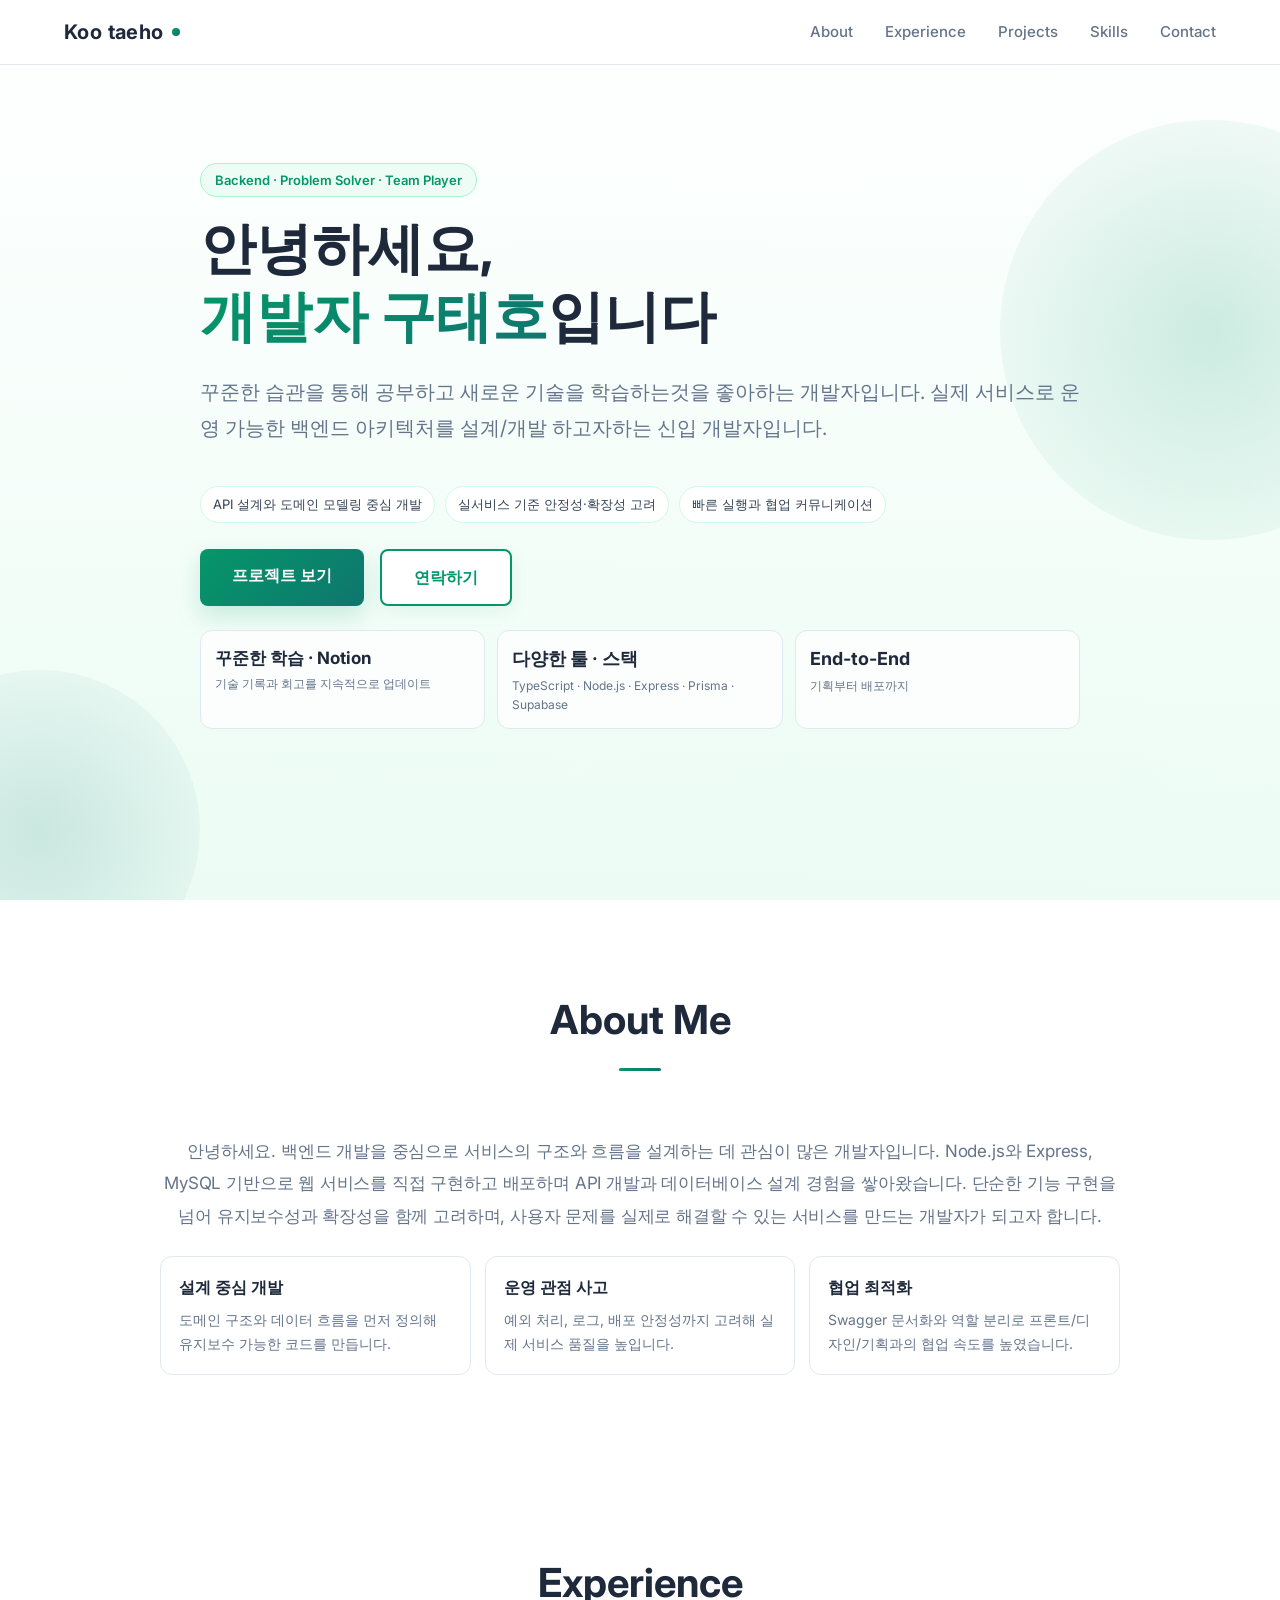
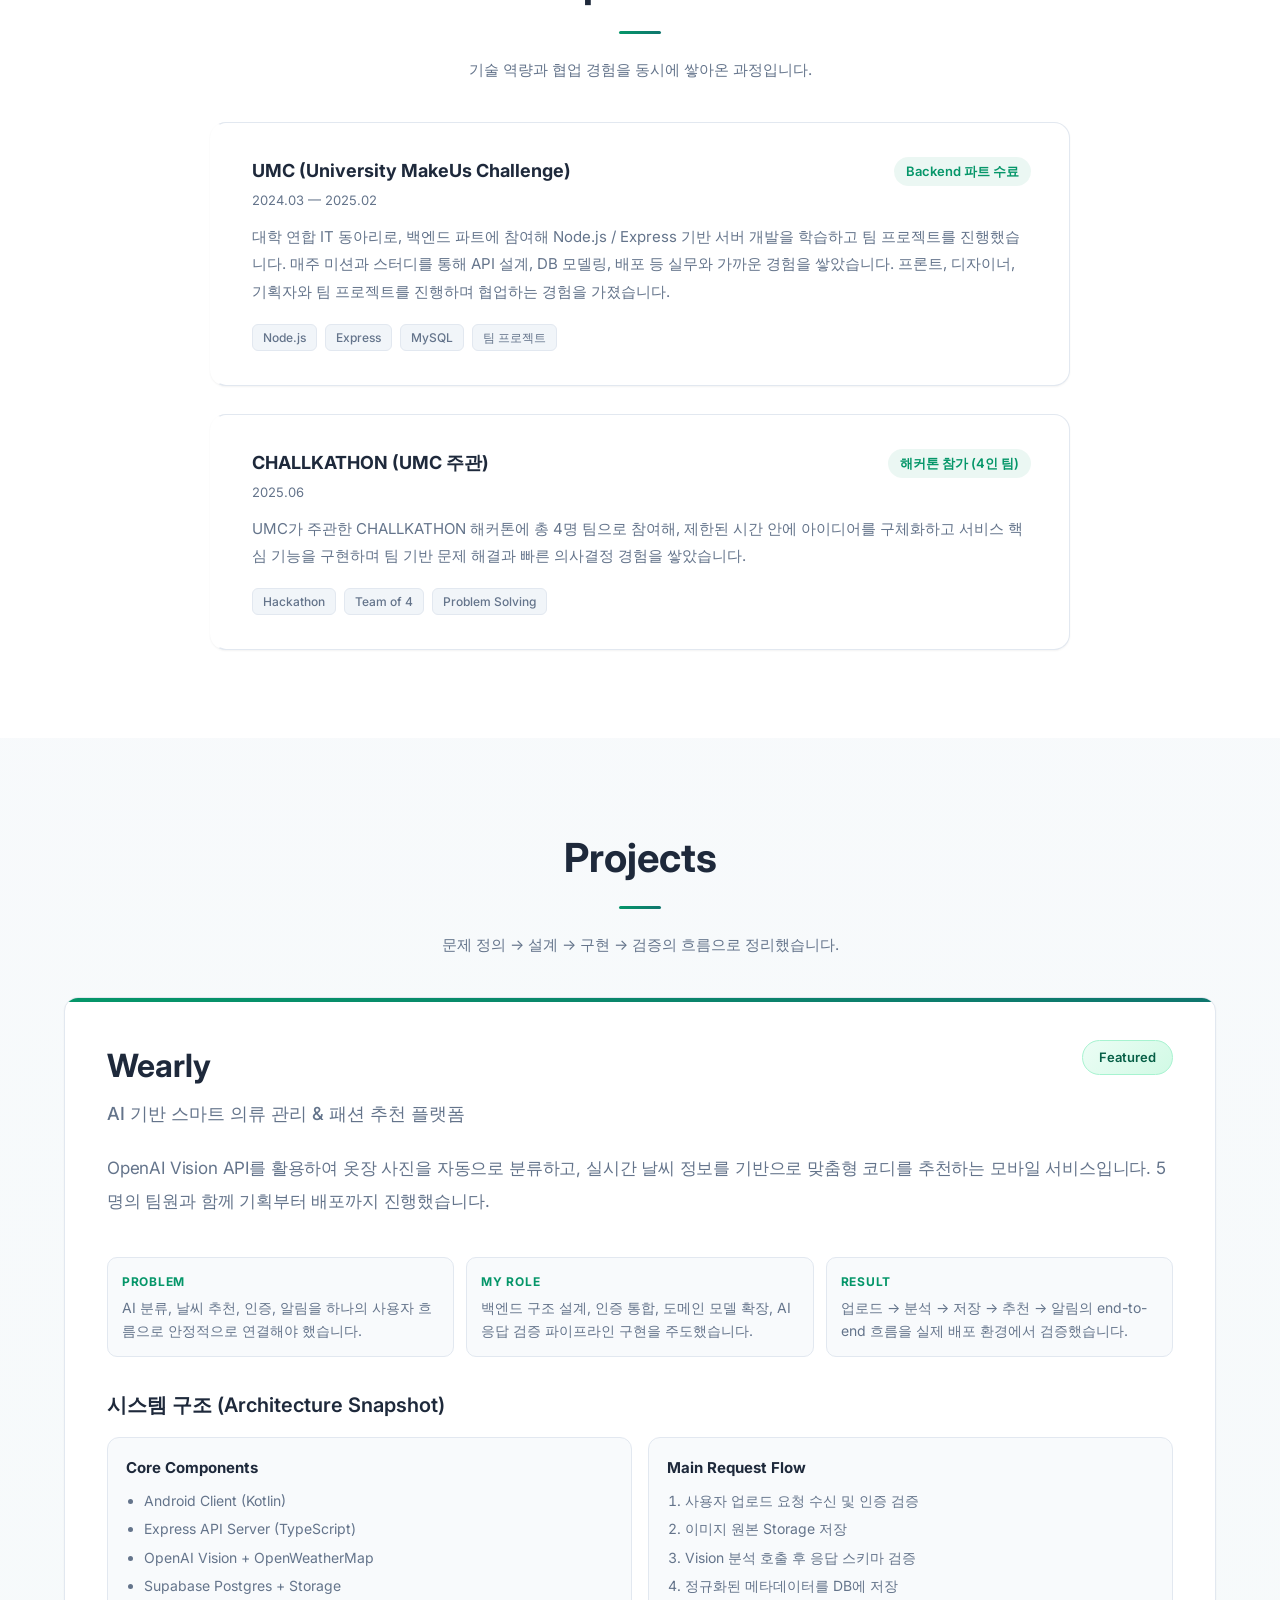
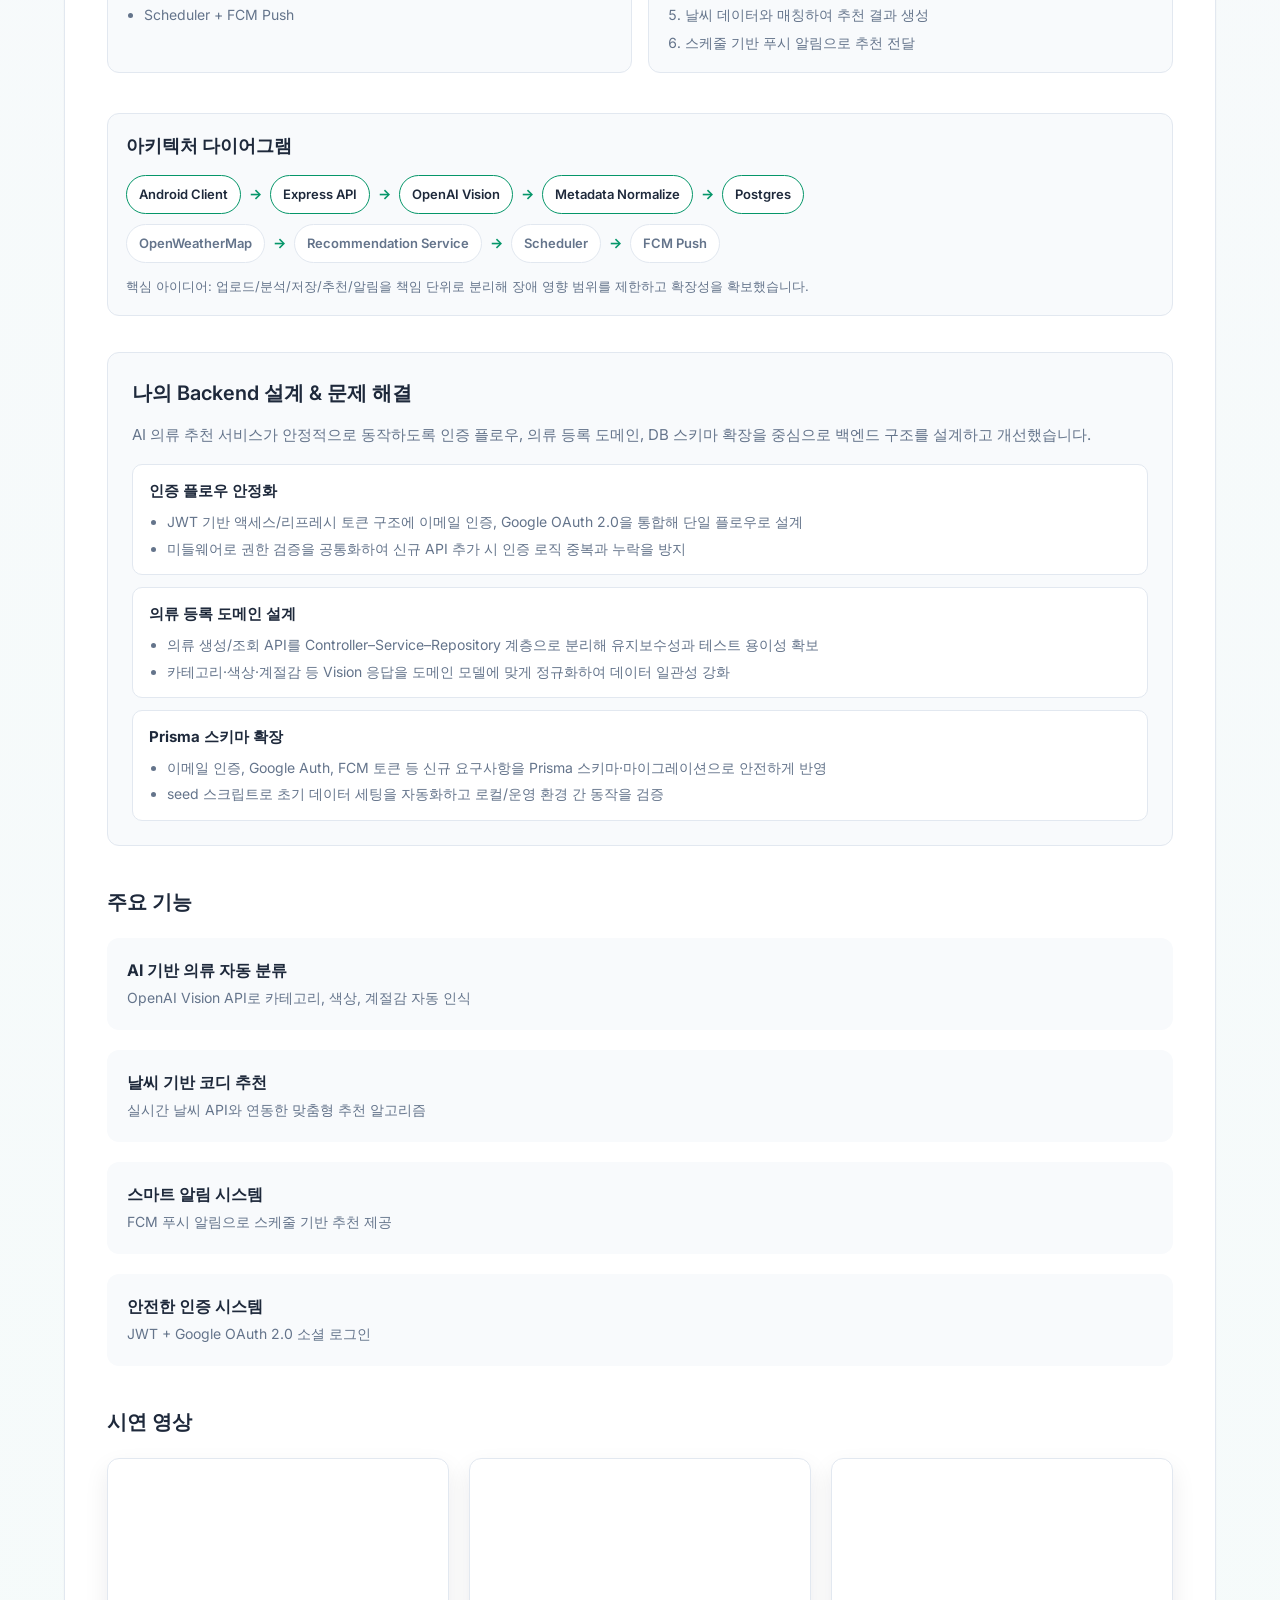
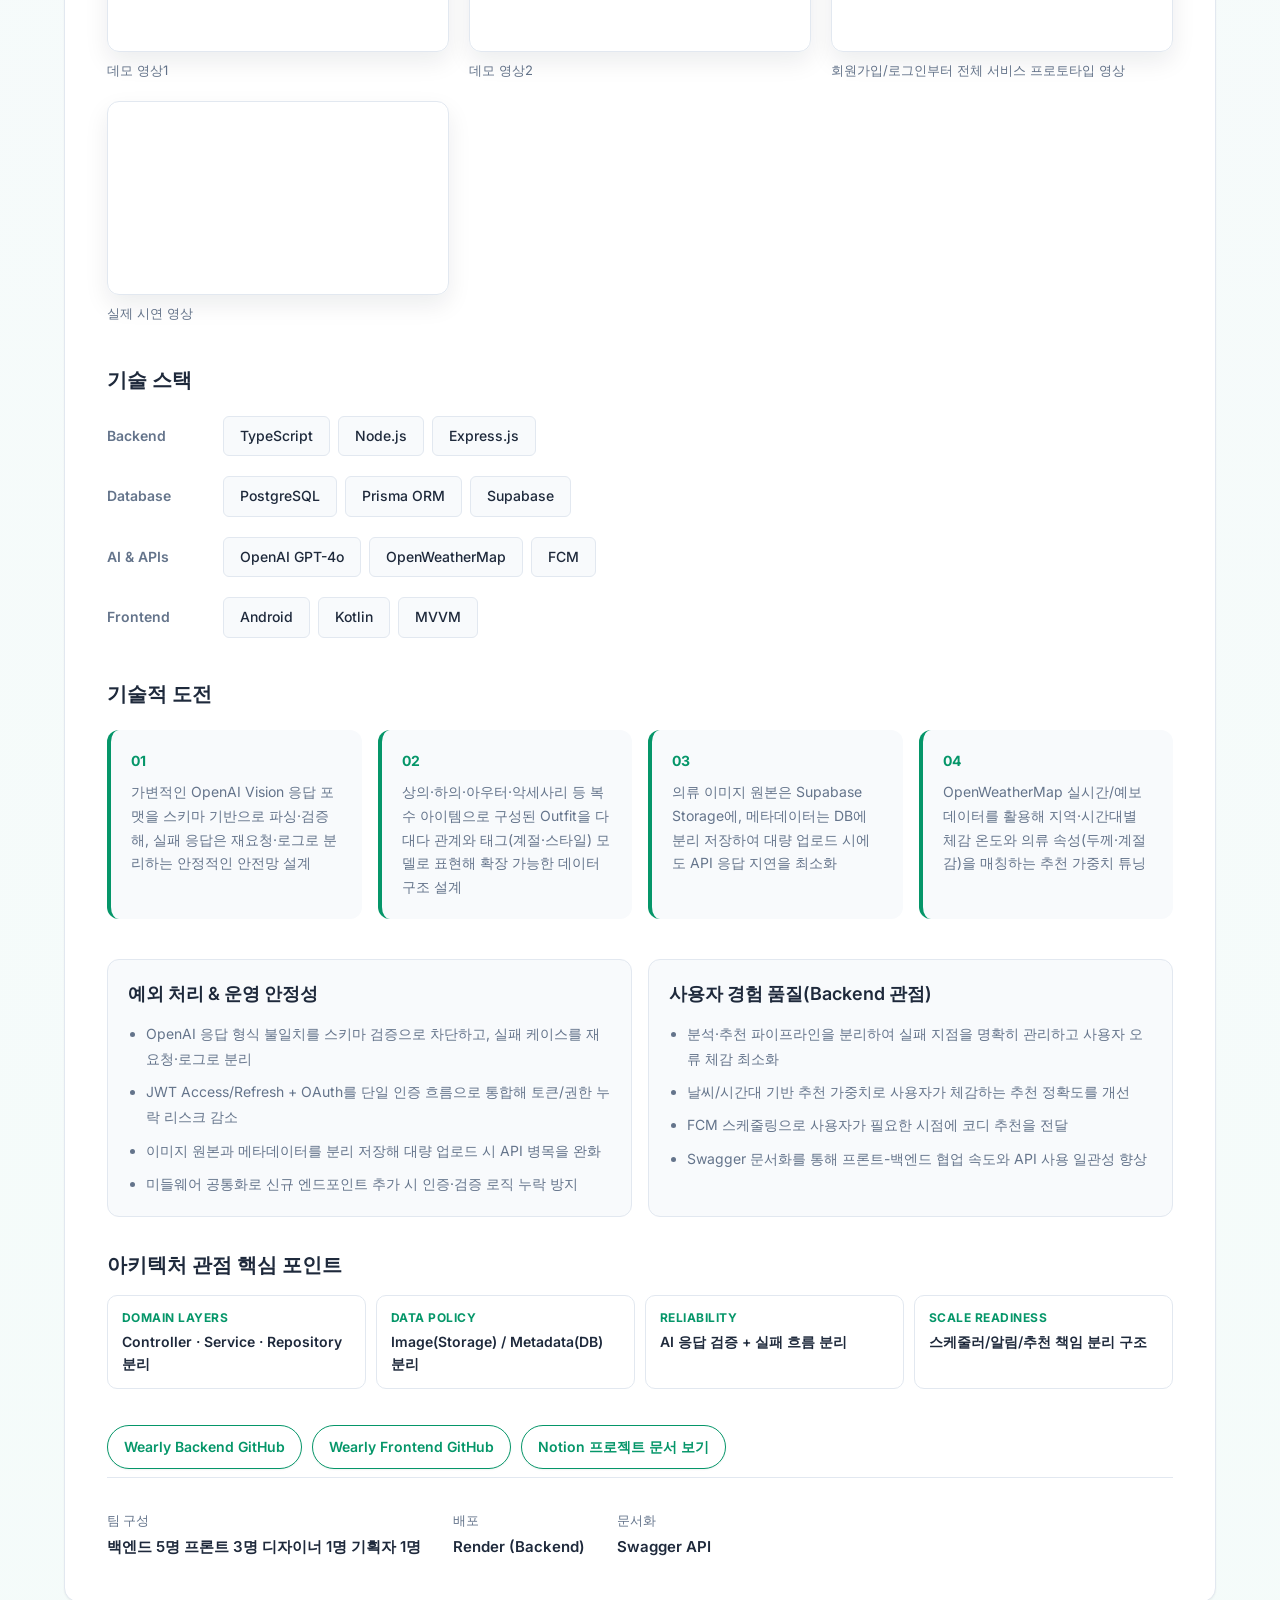
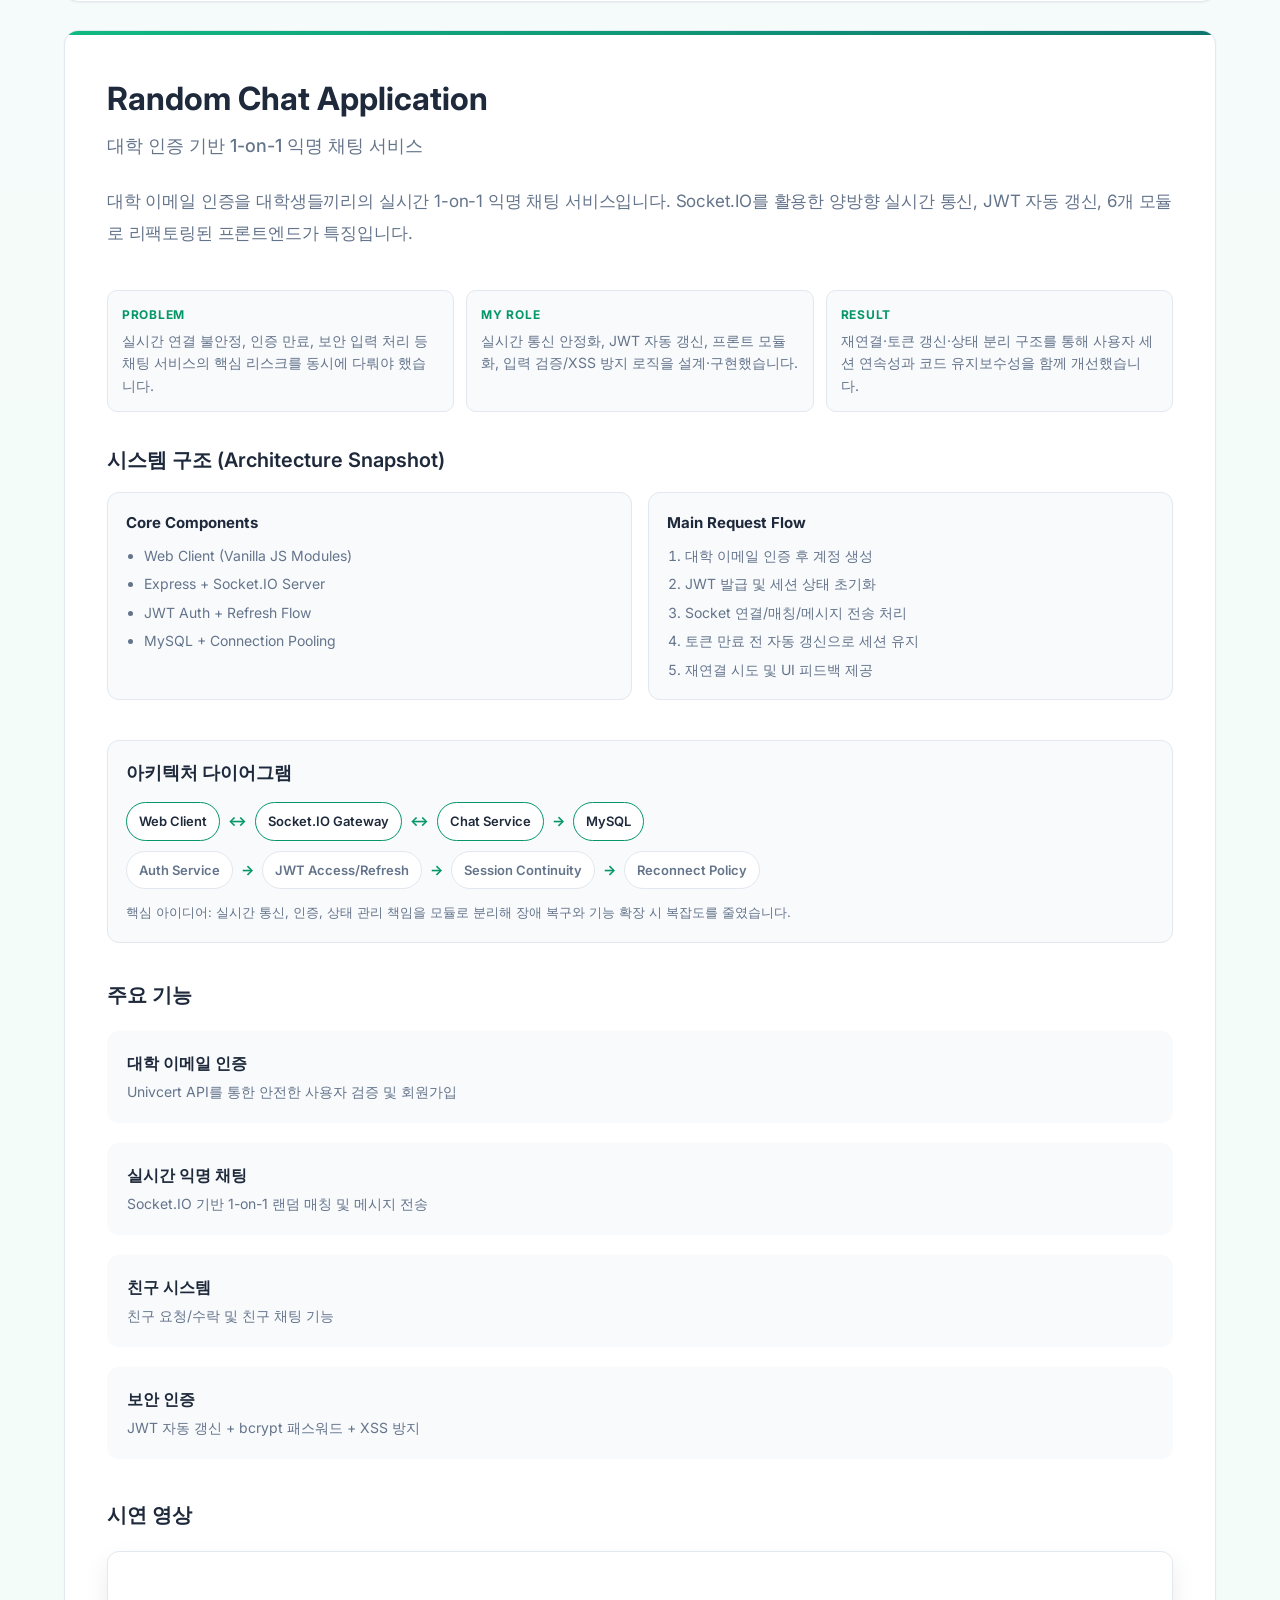
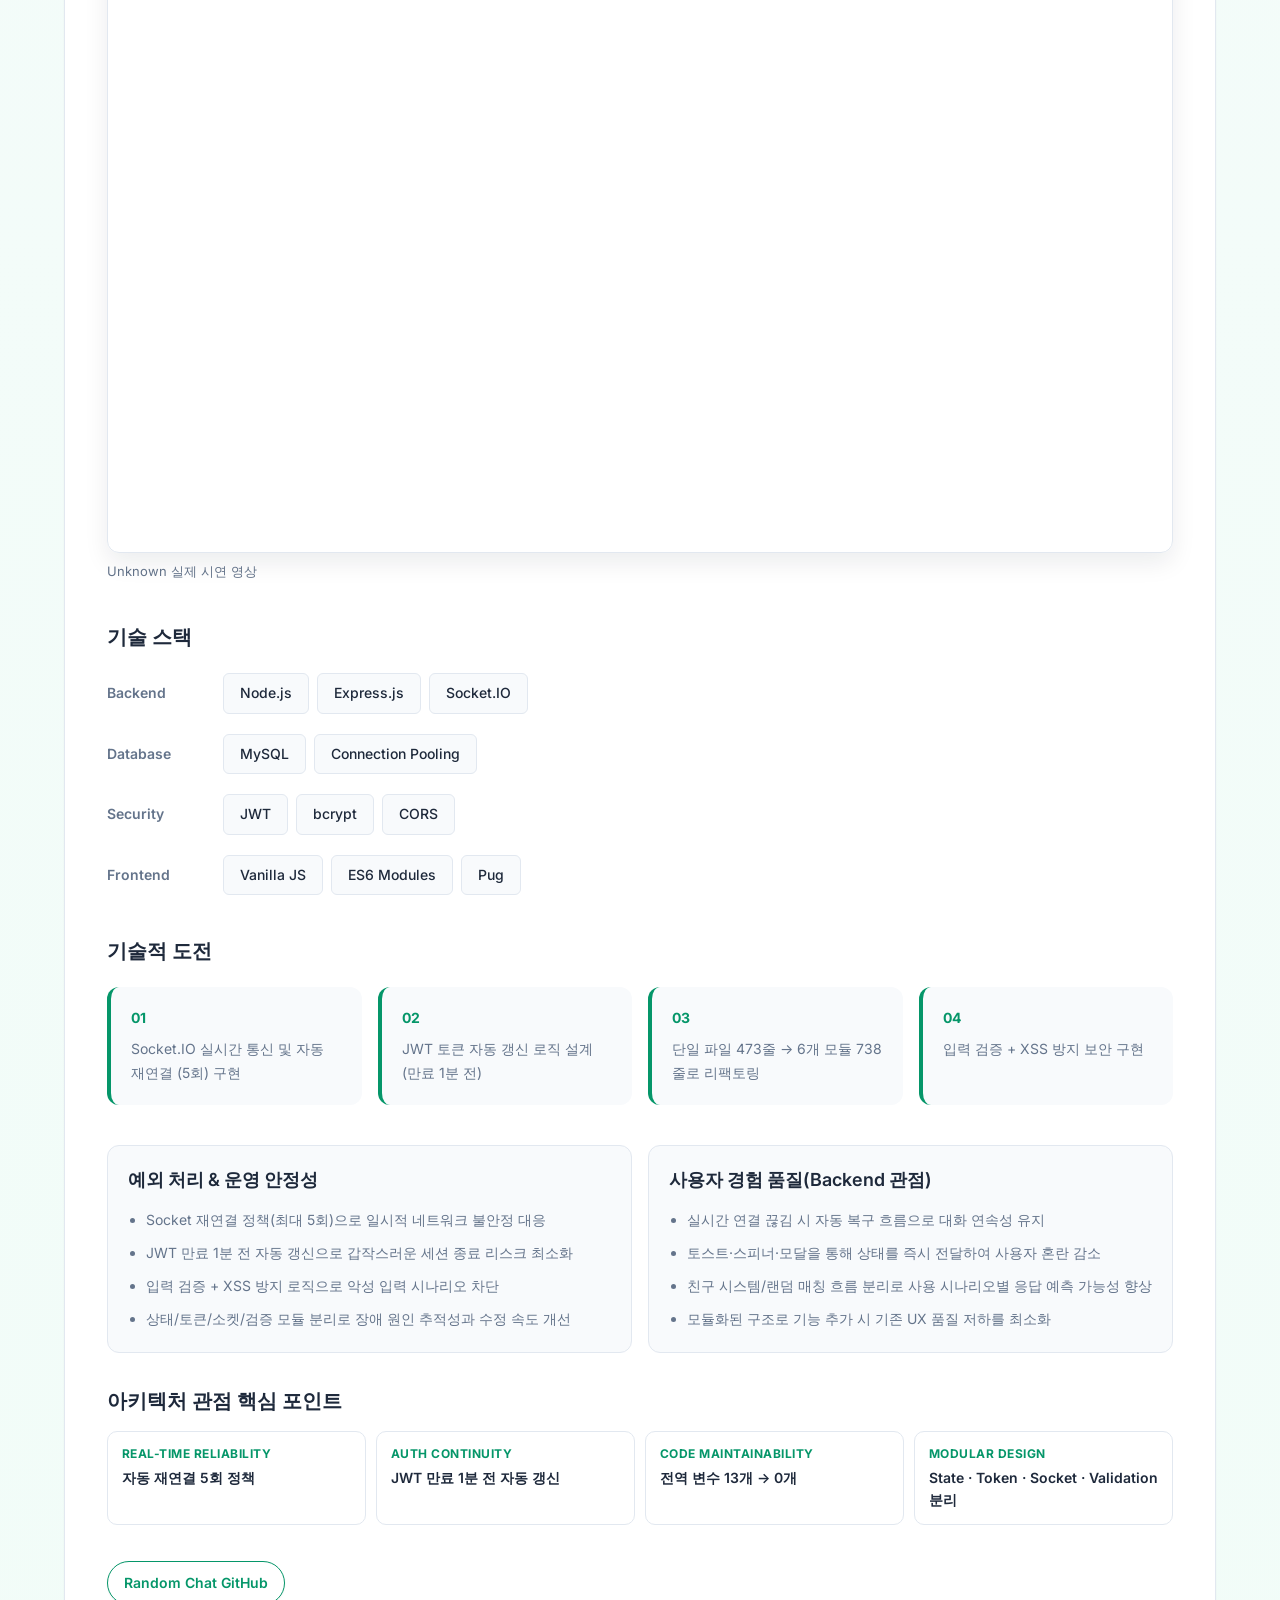
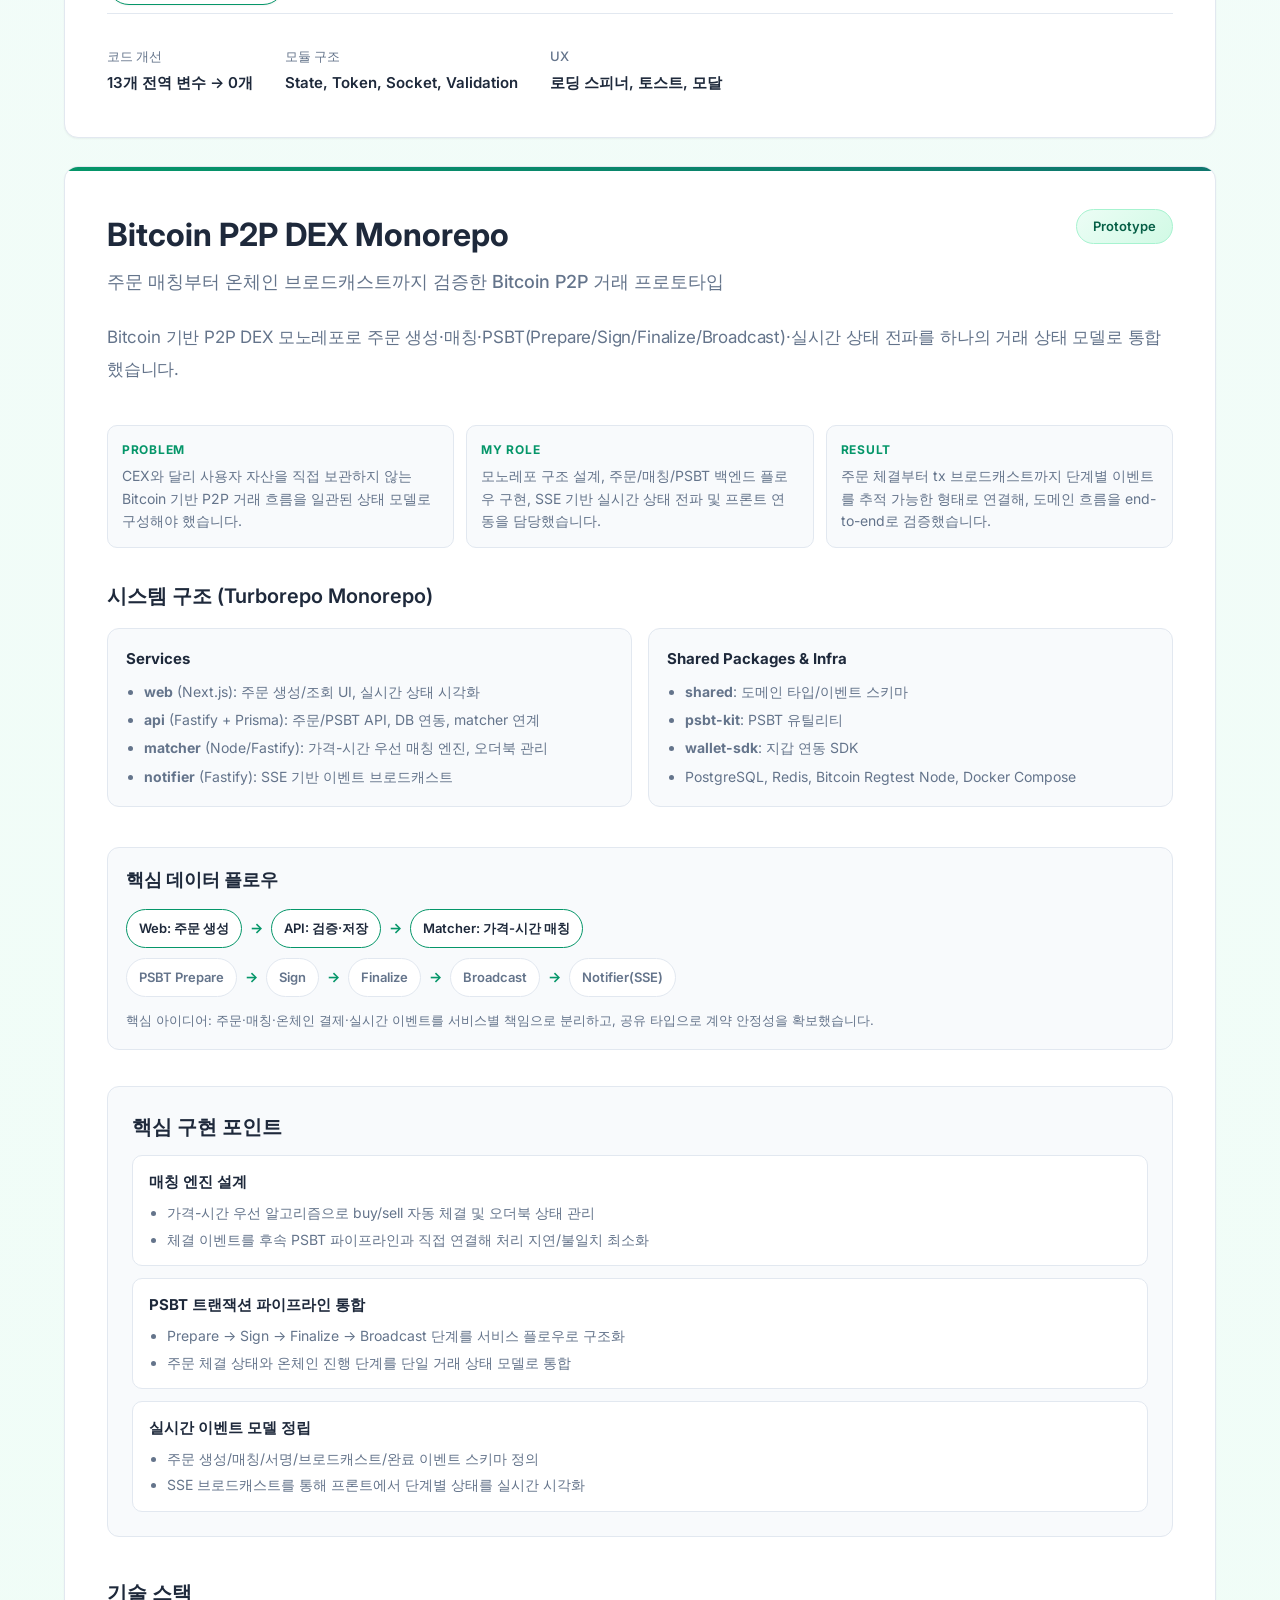
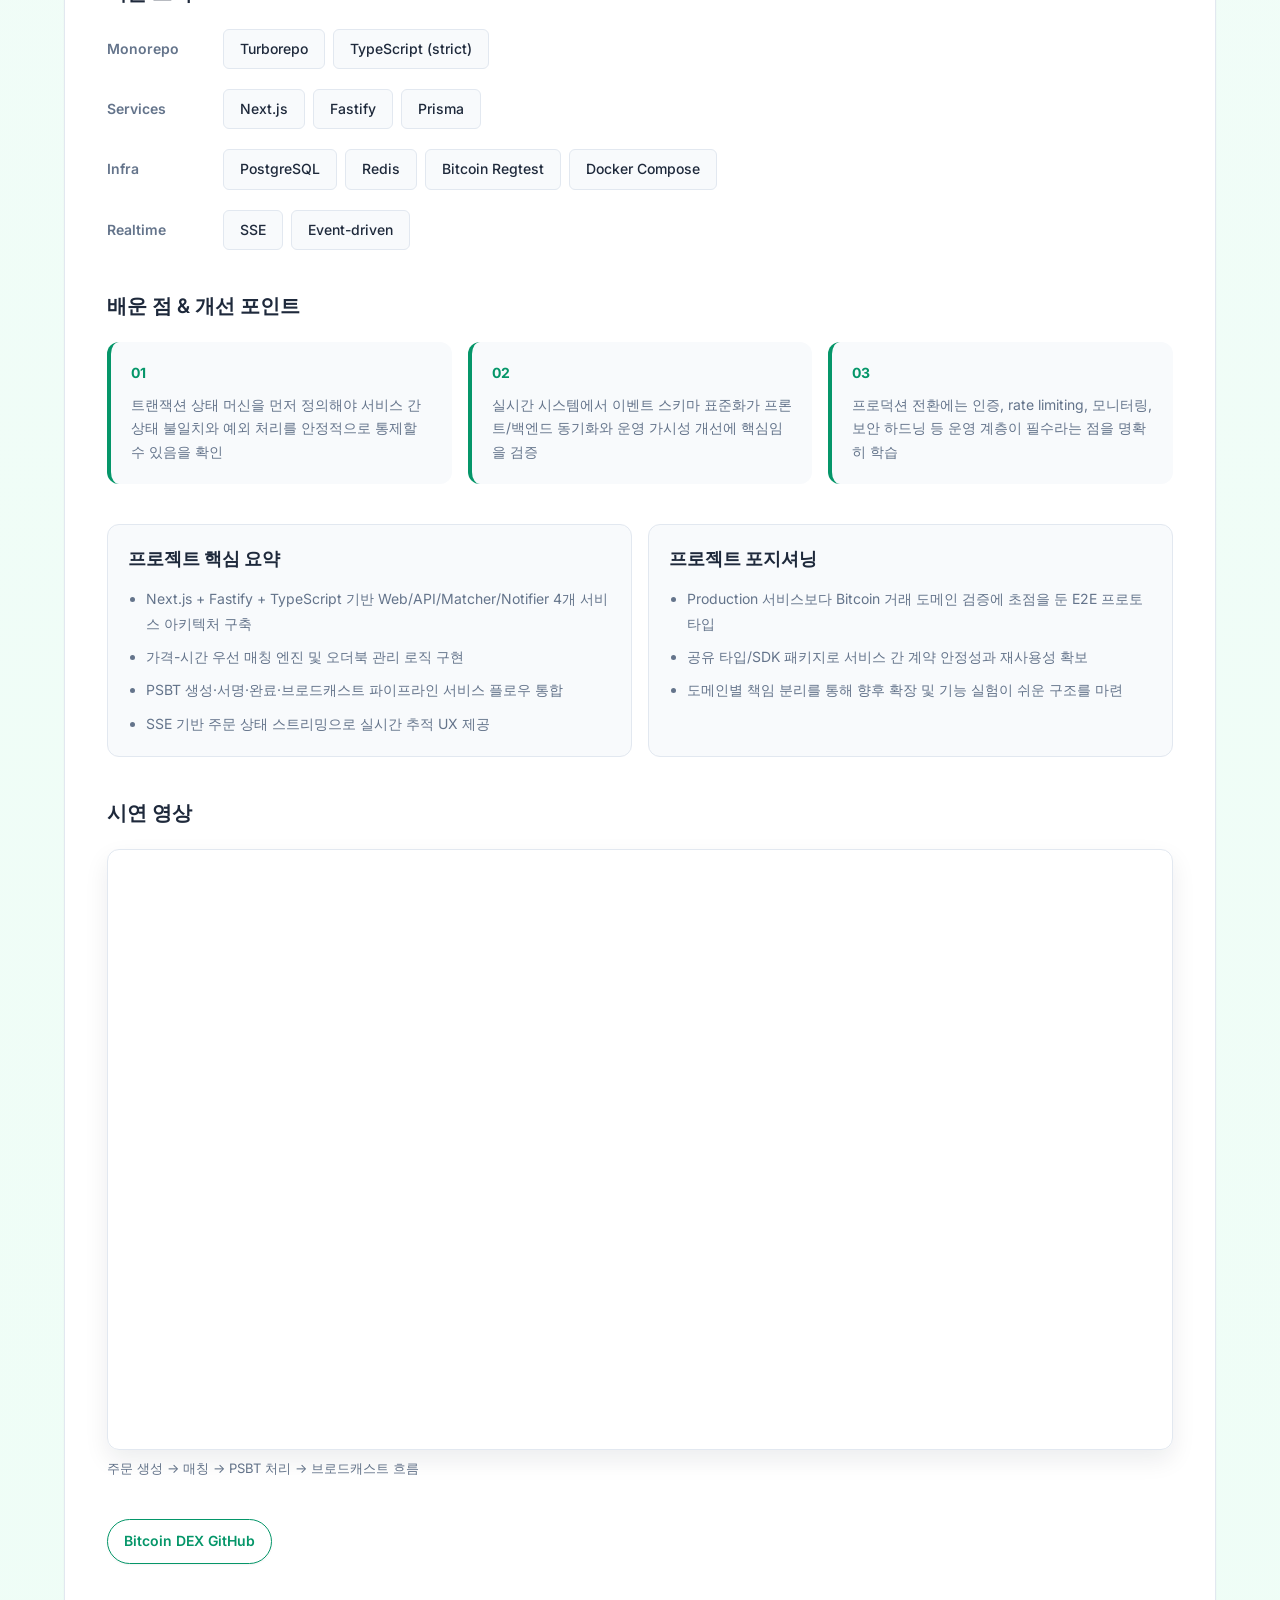
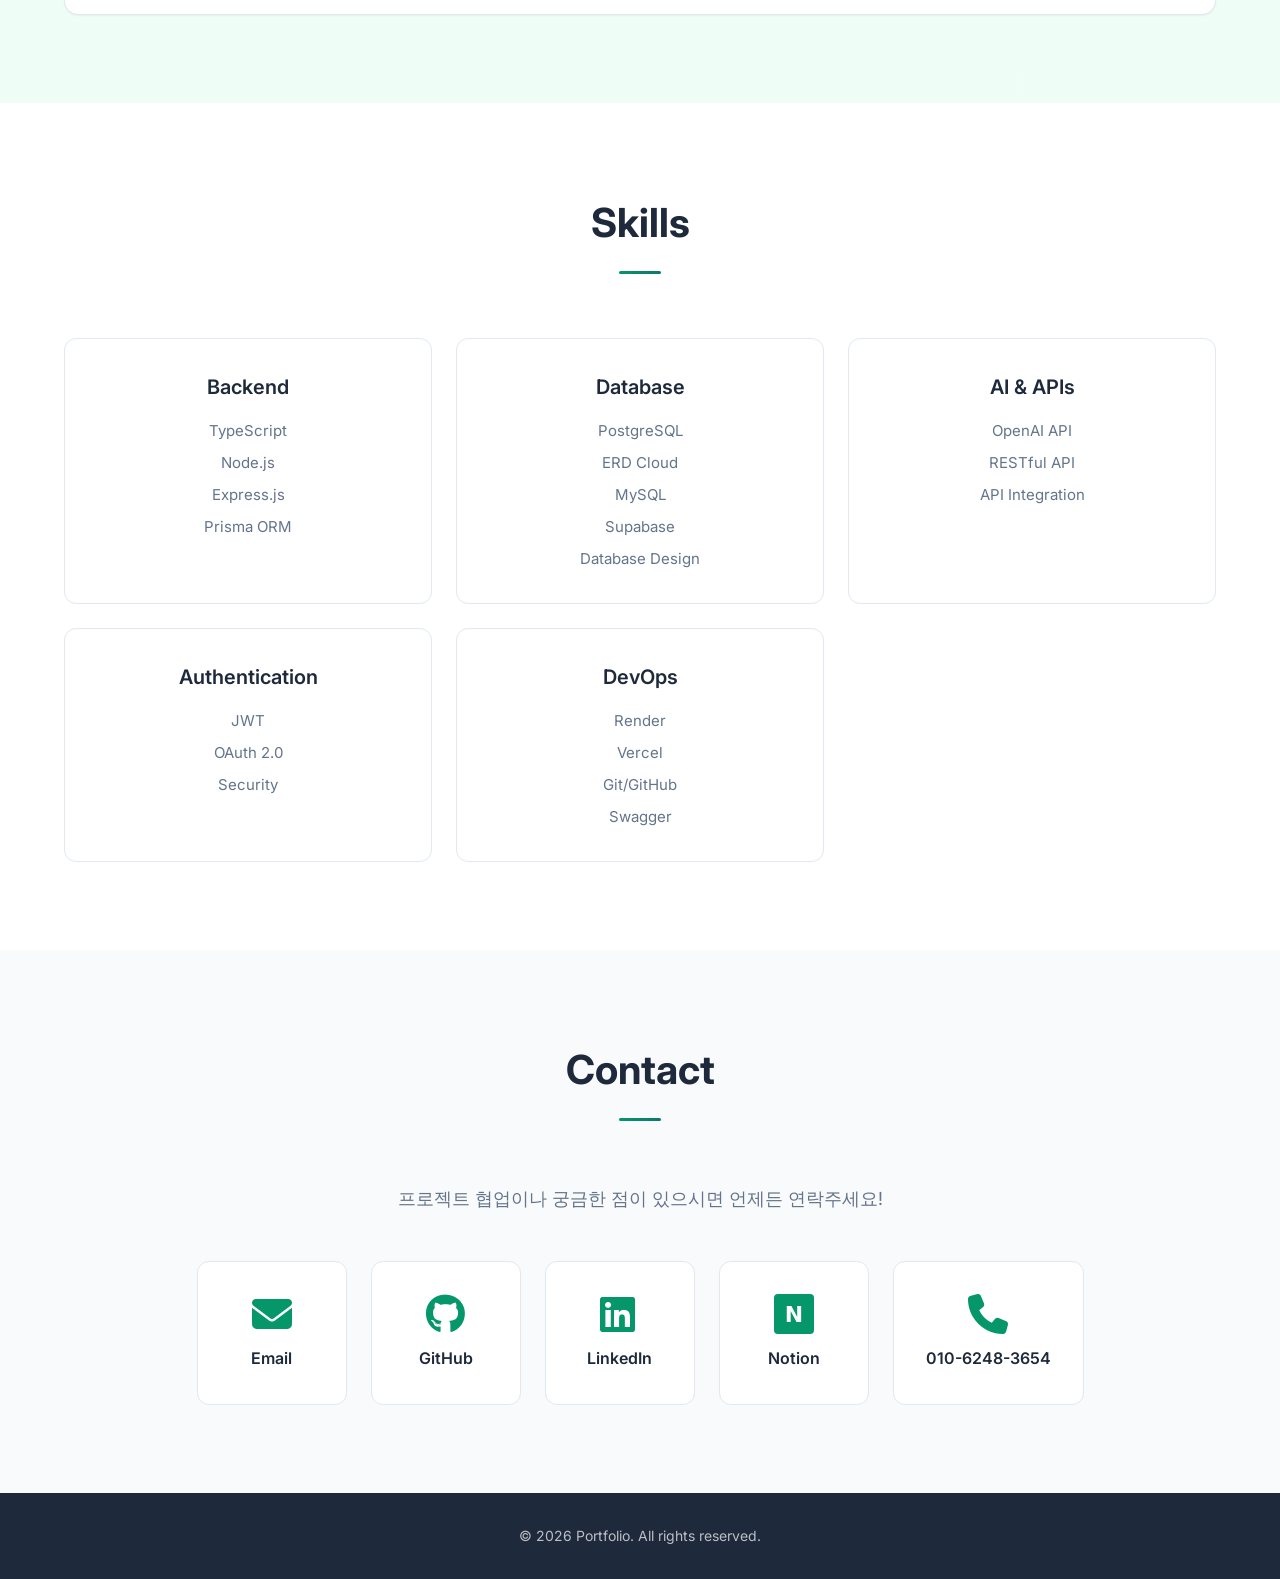
==== index.html @ c83f579e "f" ====
<!DOCTYPE html>
<html lang="ko">
<head>
    <meta charset="UTF-8">
    <meta name="viewport" content="width=device-width, initial-scale=1.0">
    <title>구태호 | Backend Developer Portfolio</title>
    <meta name="description" content="Node.js · TypeScript · Express 기반 백엔드 개발자 구태호의 포트폴리오입니다. API 설계, 도메인 모델링, 실서비스 배포 경험을 확인하세요.">
    <meta name="keywords" content="백엔드 개발자, Backend Developer, Node.js, TypeScript, Express, 구태호, 포트폴리오">
    <meta property="og:title" content="구태호 | Backend Developer Portfolio">
    <meta property="og:description" content="Node.js · TypeScript · Express 기반 백엔드 개발자 구태호의 포트폴리오">
    <meta property="og:type" content="website">
    <link rel="stylesheet" href="style.css">
    <link rel="preconnect" href="https://fonts.googleapis.com">
    <link rel="preconnect" href="https://fonts.gstatic.com" crossorigin>
    <link href="https://fonts.googleapis.com/css2?family=Inter:wght@300;400;500;600;700&display=swap" rel="stylesheet">
    <link rel="stylesheet" href="https://cdnjs.cloudflare.com/ajax/libs/font-awesome/6.4.0/css/all.min.css">
</head>
<body>
    <!-- Navigation -->
    <nav class="navbar">
        <div class="container">
            <div class="nav-brand">Koo taeho</div>
            <button class="nav-toggle" aria-label="메뉴 열기" aria-expanded="false">
                <span></span>
                <span></span>
                <span></span>
            </button>
            <ul class="nav-menu">
                <li><a href="#about" class="nav-link">About</a></li>
                <li><a href="#experience" class="nav-link">Experience</a></li>
                <li><a href="#projects" class="nav-link">Projects</a></li>
                <li><a href="#skills" class="nav-link">Skills</a></li>
                <li><a href="#contact" class="nav-link">Contact</a></li>
            </ul>
        </div>
    </nav>

    <!-- Hero Section -->
    <section class="hero" id="home">
        <div class="container">
            <div class="hero-content">
                    <p class="hero-intro">Backend · Problem Solver · Team Player</p>
                    <h1 class="hero-title">
                        안녕하세요,<br>
                        <span class="gradient-text">개발자 구태호</span>입니다
                    </h1>
                    <p class="hero-description">
                        꾸준한 습관을 통해 공부하고 새로운 기술을 학습하는것을 좋아하는 개발자입니다.
                        실제 서비스로 운영 가능한 백엔드 아키텍처를 설계/개발 하고자하는 신입 개발자입니다.
                    </p>
                    <ul class="hero-highlights">
                        <li>API 설계와 도메인 모델링 중심 개발</li>
                        <li>실서비스 기준 안정성·확장성 고려</li>
                        <li>빠른 실행과 협업 커뮤니케이션</li>
                    </ul>
                    <div class="hero-buttons">
                        <a href="#projects" class="btn btn-primary">프로젝트 보기</a>
                        <a href="#contact" class="btn btn-secondary">연락하기</a>
                    </div>
                    <div class="hero-stats">
                        <div class="hero-stat-item">
                            <a href="https://blossom-scarecrow-4bc.notion.site/58df6114f87e4168964218ded5c5b03e?pvs=74" target="_blank" rel="noopener" class="hero-stat-link">꾸준한 학습 · Notion</a>
                            <span class="hero-stat-label">기술 기록과 회고를 지속적으로 업데이트</span>
                        </div>
                        <div class="hero-stat-item">
                            <span class="hero-stat-value">다양한 툴 · 스택</span>
                            <span class="hero-stat-label">TypeScript · Node.js · Express · Prisma · Supabase</span>
                        </div>
                        <div class="hero-stat-item">
                            <span class="hero-stat-value">End-to-End</span>
                            <span class="hero-stat-label">기획부터 배포까지</span>
                        </div>
                    </div>
            </div>
        </div>
    </section>

    <!-- About Section -->
    <section class="about" id="about">
        <div class="container">
            <h2 class="section-title">About Me</h2>
            <div class="about-content">
                <p class="about-text">
                    안녕하세요. 백엔드 개발을 중심으로 서비스의 구조와 흐름을 설계하는 데 관심이 많은 개발자입니다.
                    Node.js와 Express, MySQL 기반으로 웹 서비스를 직접 구현하고 배포하며 API 개발과 데이터베이스 설계 경험을 쌓아왔습니다.
                    단순한 기능 구현을 넘어 유지보수성과 확장성을 함께 고려하며, 사용자 문제를 실제로 해결할 수 있는 서비스를 만드는 개발자가 되고자 합니다.
                </p>
                <div class="about-cards">
                    <div class="about-card">
                        <h3>설계 중심 개발</h3>
                        <p>도메인 구조와 데이터 흐름을 먼저 정의해 유지보수 가능한 코드를 만듭니다.</p>
                    </div>
                    <div class="about-card">
                        <h3>운영 관점 사고</h3>
                        <p>예외 처리, 로그, 배포 안정성까지 고려해 실제 서비스 품질을 높입니다.</p>
                    </div>
                    <div class="about-card">
                        <h3>협업 최적화</h3>
                        <p>Swagger 문서화와 역할 분리로 프론트/디자인/기획과의 협업 속도를 높였습니다.</p>
                    </div>
                </div>
            </div>
        </div>
    </section>

    <!-- Experience Section -->
    <section class="experience" id="experience">
        <div class="container">
            <h2 class="section-title">Experience</h2>
            <p class="section-subtitle">기술 역량과 협업 경험을 동시에 쌓아온 과정입니다.</p>
            <div class="experience-list">

                <div class="experience-card">
                    <div class="experience-header">
                        <div class="experience-meta">
                            <span class="experience-org">UMC (University MakeUs Challenge)</span>
                            <span class="experience-period">2024.03 — 2025.02</span>
                        </div>
                        <span class="experience-role">Backend 파트 수료</span>
                    </div>
                    <p class="experience-desc">
                        대학 연합 IT 동아리로, 백엔드 파트에 참여해 Node.js / Express 기반 서버 개발을 학습하고 팀 프로젝트를 진행했습니다.
                        매주 미션과 스터디를 통해 API 설계, DB 모델링, 배포 등 실무와 가까운 경험을 쌓았습니다.
                        프론트, 디자이너, 기획자와 팀 프로젝트를 진행하며 협업하는 경험을 가졌습니다.
                    </p>
                    <div class="experience-tags">
                        <span class="exp-tag">Node.js</span>
                        <span class="exp-tag">Express</span>
                        <span class="exp-tag">MySQL</span>
                        <span class="exp-tag">팀 프로젝트</span>
                    </div>
                </div>

                <div class="experience-card">
                    <div class="experience-header">
                        <div class="experience-meta">
                            <span class="experience-org">CHALLKATHON (UMC 주관)</span>
                            <span class="experience-period">2025.06</span>
                        </div>
                        <span class="experience-role">해커톤 참가 (4인 팀)</span>
                    </div>
                    <p class="experience-desc">
                        UMC가 주관한 CHALLKATHON 해커톤에 총 4명 팀으로 참여해, 제한된 시간 안에 아이디어를 구체화하고
                        서비스 핵심 기능을 구현하며 팀 기반 문제 해결과 빠른 의사결정 경험을 쌓았습니다.
                    </p>
                    <div class="experience-tags">
                        <span class="exp-tag">Hackathon</span>
                        <span class="exp-tag">Team of 4</span>
                        <span class="exp-tag">Problem Solving</span>
                    </div>
                </div>

                <!-- 더 추가하려면 아래 카드를 복사해 사용하세요 -->
                <!--
                <div class="experience-card">
                    <div class="experience-header">
                        <div class="experience-meta">
                            <span class="experience-org">동아리 / 활동 이름</span>
                            <span class="experience-period">2024.00 — 2024.00</span>
                        </div>
                        <span class="experience-role">역할</span>
                    </div>
                    <p class="experience-desc">활동 설명을 입력하세요.</p>
                    <div class="experience-tags">
                        <span class="exp-tag">태그1</span>
                    </div>
                </div>
                -->

            </div>
        </div>
    </section>

    <!-- Projects Section -->
    <section class="projects" id="projects">
        <div class="container">
            <h2 class="section-title">Projects</h2>
            <p class="section-subtitle">문제 정의 → 설계 → 구현 → 검증의 흐름으로 정리했습니다.</p>
            
            <!-- Wearly Project -->
            <div class="project-card featured">
                <div class="project-header">
                    <div>
                        <h3 class="project-title">Wearly</h3>
                        <p class="project-subtitle">AI 기반 스마트 의류 관리 & 패션 추천 플랫폼</p>
                    </div>
                    <span class="project-badge">Featured</span>
                </div>
                
                <p class="project-description">
                    OpenAI Vision API를 활용하여 옷장 사진을 자동으로 분류하고, 실시간 날씨 정보를 기반으로 
                    맞춤형 코디를 추천하는 모바일 서비스입니다. 5명의 팀원과 함께 기획부터 배포까지 진행했습니다.
                </p>

                <div class="project-focus-grid">
                    <div class="focus-item">
                        <div class="focus-label">Problem</div>
                        <p>AI 분류, 날씨 추천, 인증, 알림을 하나의 사용자 흐름으로 안정적으로 연결해야 했습니다.</p>
                    </div>
                    <div class="focus-item">
                        <div class="focus-label">My Role</div>
                        <p>백엔드 구조 설계, 인증 통합, 도메인 모델 확장, AI 응답 검증 파이프라인 구현을 주도했습니다.</p>
                    </div>
                    <div class="focus-item">
                        <div class="focus-label">Result</div>
                        <p>업로드 → 분석 → 저장 → 추천 → 알림의 end-to-end 흐름을 실제 배포 환경에서 검증했습니다.</p>
                    </div>
                </div>

                <div class="project-architecture">
                    <h4 class="architecture-title">시스템 구조 (Architecture Snapshot)</h4>
                    <div class="architecture-grid">
                        <div class="architecture-card">
                            <h5>Core Components</h5>
                            <ul>
                                <li>Android Client (Kotlin)</li>
                                <li>Express API Server (TypeScript)</li>
                                <li>OpenAI Vision + OpenWeatherMap</li>
                                <li>Supabase Postgres + Storage</li>
                                <li>Scheduler + FCM Push</li>
                            </ul>
                        </div>
                        <div class="architecture-card">
                            <h5>Main Request Flow</h5>
                            <ol>
                                <li>사용자 업로드 요청 수신 및 인증 검증</li>
                                <li>이미지 원본 Storage 저장</li>
                                <li>Vision 분석 호출 후 응답 스키마 검증</li>
                                <li>정규화된 메타데이터를 DB에 저장</li>
                                <li>날씨 데이터와 매칭하여 추천 결과 생성</li>
                                <li>스케줄 기반 푸시 알림으로 추천 전달</li>
                            </ol>
                        </div>
                    </div>
                </div>

                <div class="project-diagram">
                    <h4 class="diagram-title">아키텍처 다이어그램</h4>
                    <div class="diagram-flow">
                        <div class="diagram-node">Android Client</div>
                        <span class="diagram-arrow">→</span>
                        <div class="diagram-node">Express API</div>
                        <span class="diagram-arrow">→</span>
                        <div class="diagram-node">OpenAI Vision</div>
                        <span class="diagram-arrow">→</span>
                        <div class="diagram-node">Metadata Normalize</div>
                        <span class="diagram-arrow">→</span>
                        <div class="diagram-node">Postgres</div>
                    </div>
                    <div class="diagram-flow secondary">
                        <div class="diagram-node soft">OpenWeatherMap</div>
                        <span class="diagram-arrow">→</span>
                        <div class="diagram-node soft">Recommendation Service</div>
                        <span class="diagram-arrow">→</span>
                        <div class="diagram-node soft">Scheduler</div>
                        <span class="diagram-arrow">→</span>
                        <div class="diagram-node soft">FCM Push</div>
                    </div>
                    <p class="diagram-note">핵심 아이디어: 업로드/분석/저장/추천/알림을 책임 단위로 분리해 장애 영향 범위를 제한하고 확장성을 확보했습니다.</p>
                </div>

                <div class="project-contribution">
                    <h4 class="contribution-title">나의 Backend 설계 & 문제 해결</h4>
                    <p class="contribution-summary">
                        AI 의류 추천 서비스가 안정적으로 동작하도록 인증 플로우, 의류 등록 도메인, DB 스키마 확장을
                        중심으로 백엔드 구조를 설계하고 개선했습니다.
                    </p>
                    <div class="contribution-grid">
                        <div class="contribution-item">
                            <div class="contribution-head">인증 플로우 안정화</div>
                            <ul>
                                <li>JWT 기반 액세스/리프레시 토큰 구조에 이메일 인증, Google OAuth 2.0을 통합해 단일 플로우로 설계</li>
                                <li>미들웨어로 권한 검증을 공통화하여 신규 API 추가 시 인증 로직 중복과 누락을 방지</li>
                            </ul>
                        </div>
                        <div class="contribution-item">
                            <div class="contribution-head">의류 등록 도메인 설계</div>
                            <ul>
                                <li>의류 생성/조회 API를 Controller–Service–Repository 계층으로 분리해 유지보수성과 테스트 용이성 확보</li>
                                <li>카테고리·색상·계절감 등 Vision 응답을 도메인 모델에 맞게 정규화하여 데이터 일관성 강화</li>
                            </ul>
                        </div>
                        <div class="contribution-item">
                            <div class="contribution-head">Prisma 스키마 확장</div>
                            <ul>
                                <li>이메일 인증, Google Auth, FCM 토큰 등 신규 요구사항을 Prisma 스키마·마이그레이션으로 안전하게 반영</li>
                                <li>seed 스크립트로 초기 데이터 세팅을 자동화하고 로컬/운영 환경 간 동작을 검증</li>
                            </ul>
                        </div>
                    </div>
                </div>

                <div class="project-features">
                    <h4 class="features-title">주요 기능</h4>
                    <ul class="features-list">
                        <li>
                            <span class="feature-icon">Vision</span>
                            <div>
                                <strong>AI 기반 의류 자동 분류</strong>
                                <p>OpenAI Vision API로 카테고리, 색상, 계절감 자동 인식</p>
                            </div>
                        </li>
                        <li>
                            <span class="feature-icon">Weather</span>
                            <div>
                                <strong>날씨 기반 코디 추천</strong>
                                <p>실시간 날씨 API와 연동한 맞춤형 추천 알고리즘</p>
                            </div>
                        </li>
                        <li>
                            <span class="feature-icon">Notify</span>
                            <div>
                                <strong>스마트 알림 시스템</strong>
                                <p>FCM 푸시 알림으로 스케줄 기반 추천 제공</p>
                            </div>
                        </li>
                        <li>
                            <span class="feature-icon">Auth</span>
                            <div>
                                <strong>안전한 인증 시스템</strong>
                                <p>JWT + Google OAuth 2.0 소셜 로그인</p>
                            </div>
                        </li>
                    </ul>
                </div>

                <div class="project-demos">
                    <h4 class="demos-title">시연 영상</h4>
                    <div class="demos-grid">
                        <div class="demo-item">
                            <div class="video-wrapper">
                                <iframe
                                    src="https://www.youtube.com/embed/hJLVTzxRMVc"
                                    title="Wearly 의류 등록 & 자동 태깅 시연"
                                    frameborder="0"
                                    loading="lazy"
                                    allow="accelerometer; autoplay; clipboard-write; encrypted-media; gyroscope; picture-in-picture"
                                    allowfullscreen>
                                </iframe>
                            </div>
                            <p class="demo-caption">데모 영상1</p>
                        </div>
                        <div class="demo-item">
                            <div class="video-wrapper">
                                <iframe
                                    src="https://www.youtube.com/embed/r4A_pfjvllE"
                                    title="Wearly 날씨 기반 코디 추천 시연"
                                    frameborder="0"
                                    loading="lazy"
                                    allow="accelerometer; autoplay; clipboard-write; encrypted-media; gyroscope; picture-in-picture"
                                    allowfullscreen>
                                </iframe>
                            </div>
                            <p class="demo-caption">데모 영상2</p>
                        </div>
                        <div class="demo-item">
                            <div class="video-wrapper">
                                <iframe
                                    src="https://www.youtube.com/embed/d2-ZNGHDOaM"
                                    title="Wearly 인증 & 전체 플로우 시연"
                                    frameborder="0"
                                    loading="lazy"
                                    allow="accelerometer; autoplay; clipboard-write; encrypted-media; gyroscope; picture-in-picture"
                                    allowfullscreen>
                                </iframe>
                            </div>
                            <p class="demo-caption">회원가입/로그인부터 전체 서비스 프로토타입 영상</p>
                        </div>
                        <div class="demo-item">
                            <div class="video-wrapper">
                                <iframe
                                    src="https://www.youtube.com/embed/flmX_rK4zWk"
                                    title="Wearly 추가 데모 영상"
                                    frameborder="0"
                                    loading="lazy"
                                    allow="accelerometer; autoplay; clipboard-write; encrypted-media; gyroscope; picture-in-picture"
                                    allowfullscreen>
                                </iframe>
                            </div>
                            <p class="demo-caption">실제 시연 영상</p>
                        </div>
                    </div>
                </div>

                <div class="project-tech">
                    <h4 class="tech-title">기술 스택</h4>
                    <div class="tech-stack">
                        <div class="tech-category">
                            <span class="category-label">Backend</span>
                            <div class="tech-tags">
                                <span class="tech-tag">TypeScript</span>
                                <span class="tech-tag">Node.js</span>
                                <span class="tech-tag">Express.js</span>
                            </div>
                        </div>
                        <div class="tech-category">
                            <span class="category-label">Database</span>
                            <div class="tech-tags">
                                <span class="tech-tag">PostgreSQL</span>
                                <span class="tech-tag">Prisma ORM</span>
                                <span class="tech-tag">Supabase</span>
                            </div>
                        </div>
                        <div class="tech-category">
                            <span class="category-label">AI & APIs</span>
                            <div class="tech-tags">
                                <span class="tech-tag">OpenAI GPT-4o</span>
                                <span class="tech-tag">OpenWeatherMap</span>
                                <span class="tech-tag">FCM</span>
                            </div>
                        </div>
                        <div class="tech-category">
                            <span class="category-label">Frontend</span>
                            <div class="tech-tags">
                                <span class="tech-tag">Android</span>
                                <span class="tech-tag">Kotlin</span>
                                <span class="tech-tag">MVVM</span>
                            </div>
                        </div>
                    </div>
                </div>

                <div class="project-challenges">
                    <h4 class="challenges-title">기술적 도전</h4>
                    <div class="challenges-grid">
                        <div class="challenge-item">
                            <div class="challenge-number">01</div>
                            <p>가변적인 OpenAI Vision 응답 포맷을 스키마 기반으로 파싱·검증해, 실패 응답은 재요청·로그로 분리하는 안정적인 안전망 설계</p>
                        </div>
                        <div class="challenge-item">
                            <div class="challenge-number">02</div>
                            <p>상의·하의·아우터·악세사리 등 복수 아이템으로 구성된 Outfit을 다대다 관계와 태그(계절·스타일) 모델로 표현해 확장 가능한 데이터 구조 설계</p>
                        </div>
                        <div class="challenge-item">
                            <div class="challenge-number">03</div>
                            <p>의류 이미지 원본은 Supabase Storage에, 메타데이터는 DB에 분리 저장하여 대량 업로드 시에도 API 응답 지연을 최소화</p>
                        </div>
                        <div class="challenge-item">
                            <div class="challenge-number">04</div>
                            <p>OpenWeatherMap 실시간/예보 데이터를 활용해 지역·시간대별 체감 온도와 의류 속성(두께·계절감)을 매칭하는 추천 가중치 튜닝</p>
                        </div>
                    </div>
                </div>

                <div class="project-quality-grid">
                    <div class="quality-card">
                        <h4 class="quality-title">예외 처리 & 운영 안정성</h4>
                        <ul>
                            <li>OpenAI 응답 형식 불일치를 스키마 검증으로 차단하고, 실패 케이스를 재요청·로그로 분리</li>
                            <li>JWT Access/Refresh + OAuth를 단일 인증 흐름으로 통합해 토큰/권한 누락 리스크 감소</li>
                            <li>이미지 원본과 메타데이터를 분리 저장해 대량 업로드 시 API 병목을 완화</li>
                            <li>미들웨어 공통화로 신규 엔드포인트 추가 시 인증·검증 로직 누락 방지</li>
                        </ul>
                    </div>
                    <div class="quality-card">
                        <h4 class="quality-title">사용자 경험 품질(Backend 관점)</h4>
                        <ul>
                            <li>분석·추천 파이프라인을 분리하여 실패 지점을 명확히 관리하고 사용자 오류 체감 최소화</li>
                            <li>날씨/시간대 기반 추천 가중치로 사용자가 체감하는 추천 정확도를 개선</li>
                            <li>FCM 스케줄링으로 사용자가 필요한 시점에 코디 추천을 전달</li>
                            <li>Swagger 문서화를 통해 프론트-백엔드 협업 속도와 API 사용 일관성 향상</li>
                        </ul>
                    </div>
                </div>

                <div class="project-metrics">
                    <h4 class="metrics-title">아키텍처 관점 핵심 포인트</h4>
                    <div class="metrics-grid">
                        <div class="metric-item">
                            <span class="metric-key">Domain Layers</span>
                            <span class="metric-value">Controller · Service · Repository 분리</span>
                        </div>
                        <div class="metric-item">
                            <span class="metric-key">Data Policy</span>
                            <span class="metric-value">Image(Storage) / Metadata(DB) 분리</span>
                        </div>
                        <div class="metric-item">
                            <span class="metric-key">Reliability</span>
                            <span class="metric-value">AI 응답 검증 + 실패 흐름 분리</span>
                        </div>
                        <div class="metric-item">
                            <span class="metric-key">Scale Readiness</span>
                            <span class="metric-value">스케줄러/알림/추천 책임 분리 구조</span>
                        </div>
                    </div>
                </div>

                <div class="project-links">
                    <a href="https://github.com/Melonging/wearly-backend" target="_blank" rel="noopener" class="project-link-btn">
                        Wearly Backend GitHub
                    </a>
                    <a href="https://github.com/Melonging/wearly-frontend.git" target="_blank" rel="noopener" class="project-link-btn">
                        Wearly Frontend GitHub
                    </a>
                    <a href="https://www.notion.so/Wearly-2d3183d0d46c803583c8dbe2f5aa65df" target="_blank" rel="noopener" class="project-link-btn">
                        Notion 프로젝트 문서 보기
                    </a>
                </div>

                <div class="project-meta">
                    <div class="meta-item">
                        <span class="meta-label">팀 구성</span>
                        <span class="meta-value">백엔드 5명 프론트 3명 디자이너 1명 기획자 1명</span>
                    </div>
                    <div class="meta-item">
                        <span class="meta-label">배포</span>
                        <span class="meta-value">Render (Backend)</span>
                    </div>
                    <div class="meta-item">
                        <span class="meta-label">문서화</span>
                        <span class="meta-value">Swagger API</span>
                    </div>
                </div>
            </div>

            <!-- Random Chat Project -->
            <div class="project-card">
                <div class="project-header">
                    <div>
                        <h3 class="project-title">Random Chat Application</h3>
                        <p class="project-subtitle">대학 인증 기반 1-on-1 익명 채팅 서비스</p>
                    </div>
                </div>
                
                <p class="project-description">
                    대학 이메일 인증을 대학생들끼리의 실시간 1-on-1 익명 채팅 서비스입니다. 
                    Socket.IO를 활용한 양방향 실시간 통신, JWT 자동 갱신, 6개 모듈로 리팩토링된 프론트엔드가 특징입니다.
                </p>

                <div class="project-focus-grid">
                    <div class="focus-item">
                        <div class="focus-label">Problem</div>
                        <p>실시간 연결 불안정, 인증 만료, 보안 입력 처리 등 채팅 서비스의 핵심 리스크를 동시에 다뤄야 했습니다.</p>
                    </div>
                    <div class="focus-item">
                        <div class="focus-label">My Role</div>
                        <p>실시간 통신 안정화, JWT 자동 갱신, 프론트 모듈화, 입력 검증/XSS 방지 로직을 설계·구현했습니다.</p>
                    </div>
                    <div class="focus-item">
                        <div class="focus-label">Result</div>
                        <p>재연결·토큰 갱신·상태 분리 구조를 통해 사용자 세션 연속성과 코드 유지보수성을 함께 개선했습니다.</p>
                    </div>
                </div>

                <div class="project-architecture">
                    <h4 class="architecture-title">시스템 구조 (Architecture Snapshot)</h4>
                    <div class="architecture-grid">
                        <div class="architecture-card">
                            <h5>Core Components</h5>
                            <ul>
                                <li>Web Client (Vanilla JS Modules)</li>
                                <li>Express + Socket.IO Server</li>
                                <li>JWT Auth + Refresh Flow</li>
                                <li>MySQL + Connection Pooling</li>
                            </ul>
                        </div>
                        <div class="architecture-card">
                            <h5>Main Request Flow</h5>
                            <ol>
                                <li>대학 이메일 인증 후 계정 생성</li>
                                <li>JWT 발급 및 세션 상태 초기화</li>
                                <li>Socket 연결/매칭/메시지 전송 처리</li>
                                <li>토큰 만료 전 자동 갱신으로 세션 유지</li>
                                <li>재연결 시도 및 UI 피드백 제공</li>
                            </ol>
                        </div>
                    </div>
                </div>

                <div class="project-diagram">
                    <h4 class="diagram-title">아키텍처 다이어그램</h4>
                    <div class="diagram-flow">
                        <div class="diagram-node">Web Client</div>
                        <span class="diagram-arrow">↔</span>
                        <div class="diagram-node">Socket.IO Gateway</div>
                        <span class="diagram-arrow">↔</span>
                        <div class="diagram-node">Chat Service</div>
                        <span class="diagram-arrow">→</span>
                        <div class="diagram-node">MySQL</div>
                    </div>
                    <div class="diagram-flow secondary">
                        <div class="diagram-node soft">Auth Service</div>
                        <span class="diagram-arrow">→</span>
                        <div class="diagram-node soft">JWT Access/Refresh</div>
                        <span class="diagram-arrow">→</span>
                        <div class="diagram-node soft">Session Continuity</div>
                        <span class="diagram-arrow">→</span>
                        <div class="diagram-node soft">Reconnect Policy</div>
                    </div>
                    <p class="diagram-note">핵심 아이디어: 실시간 통신, 인증, 상태 관리 책임을 모듈로 분리해 장애 복구와 기능 확장 시 복잡도를 줄였습니다.</p>
                </div>

                <div class="project-features">
                    <h4 class="features-title">주요 기능</h4>
                    <ul class="features-list">
                        <li>
                            <span class="feature-icon">Verify</span>
                            <div>
                                <strong>대학 이메일 인증</strong>
                                <p>Univcert API를 통한 안전한 사용자 검증 및 회원가입</p>
                            </div>
                        </li>
                        <li>
                            <span class="feature-icon">Chat</span>
                            <div>
                                <strong>실시간 익명 채팅</strong>
                                <p>Socket.IO 기반 1-on-1 랜덤 매칭 및 메시지 전송</p>
                            </div>
                        </li>
                        <li>
                            <span class="feature-icon">Social</span>
                            <div>
                                <strong>친구 시스템</strong>
                                <p>친구 요청/수락 및 친구 채팅 기능</p>
                            </div>
                        </li>
                        <li>
                            <span class="feature-icon">Secure</span>
                            <div>
                                <strong>보안 인증</strong>
                                <p>JWT 자동 갱신 + bcrypt 패스워드 + XSS 방지</p>
                            </div>
                        </li>
                    </ul>
                </div>

                <div class="project-demos">
                    <h4 class="demos-title">시연 영상</h4>
                    <div class="demos-grid">
                        <div class="demo-item">
                            <div class="video-wrapper">
                                <iframe
                                    src="https://www.youtube.com/embed/IPHIX9HRfMA"
                                    title="Unknown 랜덤 채팅 서비스 시연"
                                    frameborder="0"
                                    loading="lazy"
                                    allow="accelerometer; autoplay; clipboard-write; encrypted-media; gyroscope; picture-in-picture"
                                    allowfullscreen>
                                </iframe>
                            </div>
                            <p class="demo-caption">Unknown 실제 시연 영상</p>
                        </div>
                    </div>
                </div>

                <div class="project-tech">
                    <h4 class="tech-title">기술 스택</h4>
                    <div class="tech-stack">
                        <div class="tech-category">
                            <span class="category-label">Backend</span>
                            <div class="tech-tags">
                                <span class="tech-tag">Node.js</span>
                                <span class="tech-tag">Express.js</span>
                                <span class="tech-tag">Socket.IO</span>
                            </div>
                        </div>
                        <div class="tech-category">
                            <span class="category-label">Database</span>
                            <div class="tech-tags">
                                <span class="tech-tag">MySQL</span>
                                <span class="tech-tag">Connection Pooling</span>
                            </div>
                        </div>
                        <div class="tech-category">
                            <span class="category-label">Security</span>
                            <div class="tech-tags">
                                <span class="tech-tag">JWT</span>
                                <span class="tech-tag">bcrypt</span>
                                <span class="tech-tag">CORS</span>
                            </div>
                        </div>
                        <div class="tech-category">
                            <span class="category-label">Frontend</span>
                            <div class="tech-tags">
                                <span class="tech-tag">Vanilla JS</span>
                                <span class="tech-tag">ES6 Modules</span>
                                <span class="tech-tag">Pug</span>
                            </div>
                        </div>
                    </div>
                </div>

                <div class="project-challenges">
                    <h4 class="challenges-title">기술적 도전</h4>
                    <div class="challenges-grid">
                        <div class="challenge-item">
                            <div class="challenge-number">01</div>
                            <p>Socket.IO 실시간 통신 및 자동 재연결 (5회) 구현</p>
                        </div>
                        <div class="challenge-item">
                            <div class="challenge-number">02</div>
                            <p>JWT 토큰 자동 갱신 로직 설계 (만료 1분 전)</p>
                        </div>
                        <div class="challenge-item">
                            <div class="challenge-number">03</div>
                            <p>단일 파일 473줄 → 6개 모듈 738줄로 리팩토링</p>
                        </div>
                        <div class="challenge-item">
                            <div class="challenge-number">04</div>
                            <p>입력 검증 + XSS 방지 보안 구현</p>
                        </div>
                    </div>
                </div>

                <div class="project-quality-grid">
                    <div class="quality-card">
                        <h4 class="quality-title">예외 처리 & 운영 안정성</h4>
                        <ul>
                            <li>Socket 재연결 정책(최대 5회)으로 일시적 네트워크 불안정 대응</li>
                            <li>JWT 만료 1분 전 자동 갱신으로 갑작스러운 세션 종료 리스크 최소화</li>
                            <li>입력 검증 + XSS 방지 로직으로 악성 입력 시나리오 차단</li>
                            <li>상태/토큰/소켓/검증 모듈 분리로 장애 원인 추적성과 수정 속도 개선</li>
                        </ul>
                    </div>
                    <div class="quality-card">
                        <h4 class="quality-title">사용자 경험 품질(Backend 관점)</h4>
                        <ul>
                            <li>실시간 연결 끊김 시 자동 복구 흐름으로 대화 연속성 유지</li>
                            <li>토스트·스피너·모달을 통해 상태를 즉시 전달하여 사용자 혼란 감소</li>
                            <li>친구 시스템/랜덤 매칭 흐름 분리로 사용 시나리오별 응답 예측 가능성 향상</li>
                            <li>모듈화된 구조로 기능 추가 시 기존 UX 품질 저하를 최소화</li>
                        </ul>
                    </div>
                </div>

                <div class="project-metrics">
                    <h4 class="metrics-title">아키텍처 관점 핵심 포인트</h4>
                    <div class="metrics-grid">
                        <div class="metric-item">
                            <span class="metric-key">Real-time Reliability</span>
                            <span class="metric-value">자동 재연결 5회 정책</span>
                        </div>
                        <div class="metric-item">
                            <span class="metric-key">Auth Continuity</span>
                            <span class="metric-value">JWT 만료 1분 전 자동 갱신</span>
                        </div>
                        <div class="metric-item">
                            <span class="metric-key">Code Maintainability</span>
                            <span class="metric-value">전역 변수 13개 → 0개</span>
                        </div>
                        <div class="metric-item">
                            <span class="metric-key">Modular Design</span>
                            <span class="metric-value">State · Token · Socket · Validation 분리</span>
                        </div>
                    </div>
                </div>

                <div class="project-links">
                    <a href="https://github.com/kootaeho/Websocket.git" target="_blank" rel="noopener" class="project-link-btn">
                        Random Chat GitHub
                    </a>
                </div>

                <div class="project-meta">
                    <div class="meta-item">
                        <span class="meta-label">코드 개선</span>
                        <span class="meta-value">13개 전역 변수 → 0개</span>
                    </div>
                    <div class="meta-item">
                        <span class="meta-label">모듈 구조</span>
                        <span class="meta-value">State, Token, Socket, Validation</span>
                    </div>
                    <div class="meta-item">
                        <span class="meta-label">UX</span>
                        <span class="meta-value">로딩 스피너, 토스트, 모달</span>
                    </div>
                </div>
            </div>

            <!-- Bitcoin DEX Project -->
            <div class="project-card">
                <div class="project-header">
                    <div>
                        <h3 class="project-title">Bitcoin P2P DEX Monorepo</h3>
                        <p class="project-subtitle">주문 매칭부터 온체인 브로드캐스트까지 검증한 Bitcoin P2P 거래 프로토타입</p>
                    </div>
                    <span class="project-badge">Prototype</span>
                </div>

                <p class="project-description">
                    Bitcoin 기반 P2P DEX 모노레포로 주문 생성·매칭·PSBT(Prepare/Sign/Finalize/Broadcast)·실시간 상태 전파를
                    하나의 거래 상태 모델로 통합했습니다.
                </p>

                <div class="project-focus-grid">
                    <div class="focus-item">
                        <div class="focus-label">Problem</div>
                        <p>CEX와 달리 사용자 자산을 직접 보관하지 않는 Bitcoin 기반 P2P 거래 흐름을 일관된 상태 모델로 구성해야 했습니다.</p>
                    </div>
                    <div class="focus-item">
                        <div class="focus-label">My Role</div>
                        <p>모노레포 구조 설계, 주문/매칭/PSBT 백엔드 플로우 구현, SSE 기반 실시간 상태 전파 및 프론트 연동을 담당했습니다.</p>
                    </div>
                    <div class="focus-item">
                        <div class="focus-label">Result</div>
                        <p>주문 체결부터 tx 브로드캐스트까지 단계별 이벤트를 추적 가능한 형태로 연결해, 도메인 흐름을 end-to-end로 검증했습니다.</p>
                    </div>
                </div>

                <div class="project-architecture">
                    <h4 class="architecture-title">시스템 구조 (Turborepo Monorepo)</h4>
                    <div class="architecture-grid">
                        <div class="architecture-card">
                            <h5>Services</h5>
                            <ul>
                                <li><strong>web</strong> (Next.js): 주문 생성/조회 UI, 실시간 상태 시각화</li>
                                <li><strong>api</strong> (Fastify + Prisma): 주문/PSBT API, DB 연동, matcher 연계</li>
                                <li><strong>matcher</strong> (Node/Fastify): 가격-시간 우선 매칭 엔진, 오더북 관리</li>
                                <li><strong>notifier</strong> (Fastify): SSE 기반 이벤트 브로드캐스트</li>
                            </ul>
                        </div>
                        <div class="architecture-card">
                            <h5>Shared Packages & Infra</h5>
                            <ul>
                                <li><strong>shared</strong>: 도메인 타입/이벤트 스키마</li>
                                <li><strong>psbt-kit</strong>: PSBT 유틸리티</li>
                                <li><strong>wallet-sdk</strong>: 지갑 연동 SDK</li>
                                <li>PostgreSQL, Redis, Bitcoin Regtest Node, Docker Compose</li>
                            </ul>
                        </div>
                    </div>
                </div>

                <div class="project-diagram">
                    <h4 class="diagram-title">핵심 데이터 플로우</h4>
                    <div class="diagram-flow">
                        <div class="diagram-node">Web: 주문 생성</div>
                        <span class="diagram-arrow">→</span>
                        <div class="diagram-node">API: 검증·저장</div>
                        <span class="diagram-arrow">→</span>
                        <div class="diagram-node">Matcher: 가격-시간 매칭</div>
                    </div>
                    <div class="diagram-flow secondary">
                        <div class="diagram-node soft">PSBT Prepare</div>
                        <span class="diagram-arrow">→</span>
                        <div class="diagram-node soft">Sign</div>
                        <span class="diagram-arrow">→</span>
                        <div class="diagram-node soft">Finalize</div>
                        <span class="diagram-arrow">→</span>
                        <div class="diagram-node soft">Broadcast</div>
                        <span class="diagram-arrow">→</span>
                        <div class="diagram-node soft">Notifier(SSE)</div>
                    </div>
                    <p class="diagram-note">핵심 아이디어: 주문·매칭·온체인 결제·실시간 이벤트를 서비스별 책임으로 분리하고, 공유 타입으로 계약 안정성을 확보했습니다.</p>
                </div>

                <div class="project-contribution">
                    <h4 class="contribution-title">핵심 구현 포인트</h4>
                    <div class="contribution-grid">
                        <div class="contribution-item">
                            <div class="contribution-head">매칭 엔진 설계</div>
                            <ul>
                                <li>가격-시간 우선 알고리즘으로 buy/sell 자동 체결 및 오더북 상태 관리</li>
                                <li>체결 이벤트를 후속 PSBT 파이프라인과 직접 연결해 처리 지연/불일치 최소화</li>
                            </ul>
                        </div>
                        <div class="contribution-item">
                            <div class="contribution-head">PSBT 트랜잭션 파이프라인 통합</div>
                            <ul>
                                <li>Prepare → Sign → Finalize → Broadcast 단계를 서비스 플로우로 구조화</li>
                                <li>주문 체결 상태와 온체인 진행 단계를 단일 거래 상태 모델로 통합</li>
                            </ul>
                        </div>
                        <div class="contribution-item">
                            <div class="contribution-head">실시간 이벤트 모델 정립</div>
                            <ul>
                                <li>주문 생성/매칭/서명/브로드캐스트/완료 이벤트 스키마 정의</li>
                                <li>SSE 브로드캐스트를 통해 프론트에서 단계별 상태를 실시간 시각화</li>
                            </ul>
                        </div>
                    </div>
                </div>

                <div class="project-tech">
                    <h4 class="tech-title">기술 스택</h4>
                    <div class="tech-stack">
                        <div class="tech-category">
                            <span class="category-label">Monorepo</span>
                            <div class="tech-tags">
                                <span class="tech-tag">Turborepo</span>
                                <span class="tech-tag">TypeScript (strict)</span>
                            </div>
                        </div>
                        <div class="tech-category">
                            <span class="category-label">Services</span>
                            <div class="tech-tags">
                                <span class="tech-tag">Next.js</span>
                                <span class="tech-tag">Fastify</span>
                                <span class="tech-tag">Prisma</span>
                            </div>
                        </div>
                        <div class="tech-category">
                            <span class="category-label">Infra</span>
                            <div class="tech-tags">
                                <span class="tech-tag">PostgreSQL</span>
                                <span class="tech-tag">Redis</span>
                                <span class="tech-tag">Bitcoin Regtest</span>
                                <span class="tech-tag">Docker Compose</span>
                            </div>
                        </div>
                        <div class="tech-category">
                            <span class="category-label">Realtime</span>
                            <div class="tech-tags">
                                <span class="tech-tag">SSE</span>
                                <span class="tech-tag">Event-driven</span>
                            </div>
                        </div>
                    </div>
                </div>

                <div class="project-challenges">
                    <h4 class="challenges-title">배운 점 & 개선 포인트</h4>
                    <div class="challenges-grid">
                        <div class="challenge-item">
                            <div class="challenge-number">01</div>
                            <p>트랜잭션 상태 머신을 먼저 정의해야 서비스 간 상태 불일치와 예외 처리를 안정적으로 통제할 수 있음을 확인</p>
                        </div>
                        <div class="challenge-item">
                            <div class="challenge-number">02</div>
                            <p>실시간 시스템에서 이벤트 스키마 표준화가 프론트/백엔드 동기화와 운영 가시성 개선에 핵심임을 검증</p>
                        </div>
                        <div class="challenge-item">
                            <div class="challenge-number">03</div>
                            <p>프로덕션 전환에는 인증, rate limiting, 모니터링, 보안 하드닝 등 운영 계층이 필수라는 점을 명확히 학습</p>
                        </div>
                    </div>
                </div>

                <div class="project-quality-grid">
                    <div class="quality-card">
                        <h4 class="quality-title">프로젝트 핵심 요약</h4>
                        <ul>
                            <li>Next.js + Fastify + TypeScript 기반 Web/API/Matcher/Notifier 4개 서비스 아키텍처 구축</li>
                            <li>가격-시간 우선 매칭 엔진 및 오더북 관리 로직 구현</li>
                            <li>PSBT 생성·서명·완료·브로드캐스트 파이프라인 서비스 플로우 통합</li>
                            <li>SSE 기반 주문 상태 스트리밍으로 실시간 추적 UX 제공</li>
                        </ul>
                    </div>
                    <div class="quality-card">
                        <h4 class="quality-title">프로젝트 포지셔닝</h4>
                        <ul>
                            <li>Production 서비스보다 Bitcoin 거래 도메인 검증에 초점을 둔 E2E 프로토타입</li>
                            <li>공유 타입/SDK 패키지로 서비스 간 계약 안정성과 재사용성 확보</li>
                            <li>도메인별 책임 분리를 통해 향후 확장 및 기능 실험이 쉬운 구조를 마련</li>
                        </ul>
                    </div>
                </div>

                <div class="project-demos">
                    <h4 class="demos-title">시연 영상</h4>
                    <div class="demos-grid">
                        <div class="demo-item">
                            <div class="video-wrapper">
                                <iframe
                                    src="https://www.youtube.com/embed/V6Tkdji1dLA"
                                    title="Bitcoin DEX E2E 거래 플로우 시연"
                                    frameborder="0"
                                    loading="lazy"
                                    allow="accelerometer; autoplay; clipboard-write; encrypted-media; gyroscope; picture-in-picture"
                                    allowfullscreen>
                                </iframe>
                            </div>
                            <p class="demo-caption">주문 생성 → 매칭 → PSBT 처리 → 브로드캐스트 흐름</p>
                        </div>
                    </div>
                </div>

                <div class="project-links">
                    <a href="https://github.com/kootaeho/DEX-" target="_blank" rel="noopener" class="project-link-btn">
                        Bitcoin DEX GitHub
                    </a>
                </div>
            </div>
        </div>
    </section>

    <!-- Skills Section -->
    <section class="skills" id="skills">
        <div class="container">
            <h2 class="section-title">Skills</h2>
            <div class="skills-grid">
                <div class="skill-card">
                    <div class="skill-icon">Backend</div>
                    <h3 class="skill-name">Backend</h3>
                    <ul class="skill-list">
                        <li>TypeScript</li>
                        <li>Node.js</li>
                        <li>Express.js</li>
                        <li>Prisma ORM</li>
                    </ul>
                </div>
                <div class="skill-card">
                    <div class="skill-icon">DB</div>
                    <h3 class="skill-name">Database</h3>
                    <ul class="skill-list">
                        <li>PostgreSQL</li>
                        <li>ERD Cloud</li>
                        <li>MySQL</li>
                        <li>Supabase</li>
                        <li>Database Design</li>
                    </ul>
                </div>
                <div class="skill-card">
                    <div class="skill-icon">API</div>
                    <h3 class="skill-name">AI & APIs</h3>
                    <ul class="skill-list">
                        <li>OpenAI API</li>
                        <li>RESTful API</li>
                        <li>API Integration</li>
                    </ul>
                </div>
                <div class="skill-card">
                    <div class="skill-icon">Auth</div>
                    <h3 class="skill-name">Authentication</h3>
                    <ul class="skill-list">
                        <li>JWT</li>
                        <li>OAuth 2.0</li>
                        <li>Security</li>
                    </ul>
                </div>
                <div class="skill-card">
                    <div class="skill-icon">Ops</div>
                    <h3 class="skill-name">DevOps</h3>
                    <ul class="skill-list">
                        <li>Render</li>
                        <li>Vercel</li>
                        <li>Git/GitHub</li>
                        <li>Swagger</li>
                    </ul>
                </div>
            </div>
        </div>
    </section>

    <!-- Contact Section -->
    <section class="contact" id="contact">
        <div class="container">
            <h2 class="section-title">Contact</h2>
            <p class="contact-description">프로젝트 협업이나 궁금한 점이 있으시면 언제든 연락주세요!</p>
            <div class="contact-links">
                <a href="mailto:taehokoo82@gmail.com" class="contact-link" title="Email">
                    <i class="fas fa-envelope"></i>
                    <span>Email</span>
                </a>
                <a href="https://github.com/kootaeho" target="_blank" rel="noopener" class="contact-link" title="GitHub">
                    <i class="fab fa-github"></i>
                    <span>GitHub</span>
                </a>
                <a href="https://www.linkedin.com/in/taeho-koo-187862297/" target="_blank" rel="noopener" class="contact-link" title="LinkedIn">
                    <i class="fab fa-linkedin"></i>
                    <span>LinkedIn</span>
                </a>
                <a href="https://blossom-scarecrow-4bc.notion.site/58df6114f87e4168964218ded5c5b03e?pvs=74" target="_blank" rel="noopener" class="contact-link" title="Notion">
                    <svg class="notion-logo" viewBox="0 0 100 100" xmlns="http://www.w3.org/2000/svg">
                        <rect width="100" height="100" fill="currentColor" rx="10"/>
                        <text x="50" y="70" font-size="55" font-weight="900" fill="white" text-anchor="middle" font-family="system-ui, -apple-system, sans-serif">N</text>
                    </svg>
                    <span>Notion</span>
                </a>
                <a href="tel:01062483654" class="contact-link contact-phone">
                    <i class="fas fa-phone"></i>
                    <span>010-6248-3654</span>
                </a>
            </div>
        </div>
    </section>

    <!-- Footer -->
    <footer class="footer">
        <div class="container">
            <p>&copy; 2026 Portfolio. All rights reserved.</p>
        </div>
    </footer>

    <script src="script.js"></script>
</body>
</html>
---- style.css ----
/* ========== Reset & Base Styles ========== */
* {
    margin: 0;
    padding: 0;
    box-sizing: border-box;
}

:root {
    --primary-color: #059669;
    --primary-dark: #047857;
    --accent-color: #0f766e;
    --mint-color: #10b981;
    --primary-soft: #d1fae5;
    --primary-tint: #ecfdf5;
    --secondary-color: #64748b;
    --text-color: #1e293b;
    --text-light: #64748b;
    --bg-white: #ffffff;
    --bg-gray-light: #f8fafc;
    --bg-gray: #f1f5f9;
    --border-color: #e2e8f0;
    --shadow-sm: 0 1px 2px 0 rgba(0, 0, 0, 0.05);
    --shadow: 0 6px 18px rgba(15, 23, 42, 0.06);
    --shadow-lg: 0 10px 24px rgba(15, 23, 42, 0.08);
    --shadow-xl: 0 14px 30px rgba(15, 23, 42, 0.1);
    --gradient: linear-gradient(135deg, #059669 0%, #0f766e 100%);
    --gradient-blue: linear-gradient(135deg, #059669 0%, #0f766e 100%);
}

html {
    scroll-behavior: smooth;
}

body {
    font-family: 'Inter', -apple-system, BlinkMacSystemFont, 'Segoe UI', 'Roboto', sans-serif;
    color: var(--text-color);
    background:
        radial-gradient(circle at 10% 10%, rgba(5, 150, 105, 0.08), transparent 28%),
        radial-gradient(circle at 90% 20%, rgba(15, 118, 110, 0.08), transparent 24%),
        var(--bg-white);
    line-height: 1.6;
    font-size: 16px;
}

.container {
    max-width: 1200px;
    margin: 0 auto;
    padding: 0 24px;
}

section {
    padding: 88px 0;
}

/* ========== Navigation ========== */
.navbar {
    position: fixed;
    top: 0;
    left: 0;
    right: 0;
    background: rgba(255, 255, 255, 0.98);
    border-bottom: 1px solid var(--border-color);
    z-index: 1000;
    transition: all 0.3s ease;
    backdrop-filter: blur(8px);
}

.navbar .container {
    display: flex;
    justify-content: space-between;
    align-items: center;
    padding-top: 16px;
    padding-bottom: 16px;
    position: relative;
}

.nav-brand {
    font-size: 20px;
    font-weight: 700;
    color: var(--text-color);
    letter-spacing: 0.02em;
    position: relative;
    padding-right: 16px;
}

.nav-brand::after {
    content: '';
    position: absolute;
    right: 0;
    top: 50%;
    width: 8px;
    height: 8px;
    background: linear-gradient(135deg, var(--primary-color), var(--accent-color));
    border-radius: 999px;
    transform: translateY(-50%);
}

.nav-menu {
    display: flex;
    list-style: none;
    gap: 32px;
}

.nav-link {
    color: var(--text-light);
    text-decoration: none;
    font-weight: 500;
    transition: color 0.3s ease;
    font-size: 15px;
}

.nav-link:hover {
    color: var(--primary-color);
}

.nav-link.active {
    color: var(--primary-color);
}

.nav-toggle {
    display: none;
    flex-direction: column;
    justify-content: center;
    gap: 5px;
    width: 36px;
    height: 36px;
    padding: 4px;
    background: none;
    border: none;
    cursor: pointer;
    border-radius: 6px;
    transition: background 0.2s;
}

.nav-toggle:hover {
    background: var(--bg-gray);
}

.nav-toggle span {
    display: block;
    width: 22px;
    height: 2px;
    background: var(--text-color);
    border-radius: 2px;
    transition: all 0.3s ease;
    transform-origin: center;
}

.nav-toggle.open span:nth-child(1) {
    transform: translateY(7px) rotate(45deg);
}

.nav-toggle.open span:nth-child(2) {
    opacity: 0;
    transform: scaleX(0);
}

.nav-toggle.open span:nth-child(3) {
    transform: translateY(-7px) rotate(-45deg);
}

/* ========== Hero Section ========== */
.hero {
    min-height: 100vh;
    display: flex;
    align-items: center;
    background: linear-gradient(180deg, rgba(255, 255, 255, 0.97) 0%, rgba(236, 253, 245, 0.9) 100%);
    padding-top: 80px;
    position: relative;
    overflow: hidden;
}

.hero::before,
.hero::after {
    content: '';
    position: absolute;
    border-radius: 999px;
    z-index: 0;
}

.hero::before {
    width: 420px;
    height: 420px;
    right: -140px;
    top: 120px;
    background: radial-gradient(circle, rgba(5, 150, 105, 0.18), rgba(5, 150, 105, 0));
}

.hero::after {
    width: 320px;
    height: 320px;
    left: -120px;
    bottom: -90px;
    background: radial-gradient(circle, rgba(15, 118, 110, 0.16), rgba(15, 118, 110, 0));
}

.hero .container {
    position: relative;
    z-index: 1;
}

.hero-content {
    max-width: 880px;
    margin: 0 auto;
    text-align: left;
}

.hero-intro {
    display: inline-flex;
    align-items: center;
    gap: 8px;
    font-size: 13px;
    font-weight: 600;
    color: var(--primary-color);
    background: rgba(236, 253, 245, 0.95);
    border: 1px solid #a7f3d0;
    border-radius: 999px;
    padding: 6px 14px;
    margin-bottom: 18px;
}

.hero-title {
    font-size: 56px;
    font-weight: 700;
    line-height: 1.2;
    margin-bottom: 24px;
    color: var(--text-color);
}

.gradient-text {
    background: linear-gradient(135deg, var(--primary-color), var(--accent-color));
    -webkit-background-clip: text;
    -webkit-text-fill-color: transparent;
    background-clip: text;
}

.hero-description {
    font-size: 20px;
    color: var(--text-light);
    margin-bottom: 40px;
    line-height: 1.8;
}

.hero-buttons {
    display: flex;
    gap: 16px;
    justify-content: flex-start;
    margin-bottom: 24px;
}

.hero-highlights {
    list-style: none;
    display: flex;
    flex-wrap: wrap;
    gap: 10px;
    margin-bottom: 26px;
}

.hero-highlights li {
    font-size: 13px;
    color: #334155;
    background: rgba(255, 255, 255, 0.9);
    border: 1px solid #d1fae5;
    border-radius: 999px;
    padding: 7px 12px;
}

.hero-stats {
    display: grid;
    grid-template-columns: repeat(3, minmax(0, 1fr));
    gap: 12px;
}

.hero-stat-item {
    background: rgba(255, 255, 255, 0.8);
    border: 1px solid var(--border-color);
    border-radius: 12px;
    padding: 14px;
    display: flex;
    flex-direction: column;
    gap: 2px;
}

.hero-stat-value {
    font-size: 18px;
    font-weight: 700;
    color: var(--text-color);
}

.hero-stat-link {
    font-size: 17px;
    font-weight: 700;
    color: var(--text-color);
    text-decoration: none;
}

.hero-stat-link:hover {
    color: var(--primary-color);
}

.hero-stat-label {
    font-size: 12px;
    color: var(--text-light);
}

.btn {
    padding: 14px 32px;
    border-radius: 8px;
    text-decoration: none;
    font-weight: 600;
    font-size: 16px;
    transition: transform 0.25s ease, box-shadow 0.25s ease, background-color 0.25s ease, color 0.25s ease, border-color 0.25s ease;
    display: inline-block;
}

.btn-primary {
    background: var(--gradient);
    color: white;
    box-shadow: 0 10px 24px rgba(5, 150, 105, 0.18);
}

.btn-primary:hover {
    background: var(--primary-dark);
    box-shadow: 0 14px 28px rgba(5, 150, 105, 0.24);
    transform: translateY(-2px);
}

.btn-secondary {
    background: var(--bg-white);
    color: var(--primary-color);
    border: 2px solid var(--primary-color);
    box-shadow: 0 6px 18px rgba(5, 150, 105, 0.08);
}

.btn-secondary:hover {
    background: var(--primary-tint);
    border-color: var(--accent-color);
    box-shadow: 0 10px 22px rgba(5, 150, 105, 0.14);
    transform: translateY(-2px);
}

/* ========== Section Title ========== */
.section-title {
    font-size: 40px;
    font-weight: 700;
    text-align: center;
    margin-bottom: 64px;
    color: var(--text-color);
    position: relative;
}

.section-title::after {
    content: '';
    display: block;
    width: 42px;
    height: 3px;
    background: linear-gradient(90deg, var(--primary-color), var(--accent-color));
    margin: 16px auto 0;
    border-radius: 2px;
}

.section-subtitle {
    max-width: 720px;
    margin: -40px auto 40px;
    text-align: center;
    color: var(--text-light);
    font-size: 15px;
}

/* ========== About Section ========== */
.about {
    background: var(--bg-white);
}

.about-content {
    max-width: 960px;
    margin: 0 auto;
}

.about-text {
    font-size: 17px;
    line-height: 1.9;
    color: var(--text-light);
    text-align: center;
    letter-spacing: -0.01em;
    margin-bottom: 24px;
}

.about-cards {
    display: grid;
    grid-template-columns: repeat(3, minmax(0, 1fr));
    gap: 14px;
}

.about-card {
    background: #ffffff;
    border: 1px solid var(--border-color);
    border-radius: 12px;
    padding: 18px;
}

.about-card h3 {
    font-size: 16px;
    margin-bottom: 8px;
    color: var(--text-color);
}

.about-card p {
    font-size: 14px;
    color: var(--text-light);
    line-height: 1.7;
}

/* ========== Experience Section ========== */
.experience {
    background: var(--bg-white);
}

.experience-list {
    display: flex;
    flex-direction: column;
    gap: 28px;
    max-width: 860px;
    margin: 0 auto;
}

.experience-card {
    background: var(--bg-white);
    border-radius: 16px;
    padding: 34px 38px;
    border: 1px solid var(--border-color);
    box-shadow: var(--shadow-sm);
    transition: all 0.3s ease;
    border-left: 4px solid transparent;
}

.experience-card:hover {
    box-shadow: 0 14px 30px rgba(5, 150, 105, 0.12);
    border-left-color: var(--mint-color);
}

.experience-header {
    display: flex;
    justify-content: space-between;
    align-items: flex-start;
    flex-wrap: wrap;
    gap: 8px;
    margin-bottom: 12px;
}

.experience-meta {
    display: flex;
    flex-direction: column;
    gap: 4px;
}

.experience-org {
    font-size: 18px;
    font-weight: 700;
    color: var(--text-color);
}

.experience-period {
    font-size: 13px;
    color: var(--text-light);
}

.experience-role {
    font-size: 13px;
    font-weight: 600;
    color: var(--primary-color);
    background: rgba(5, 150, 105, 0.08);
    padding: 4px 12px;
    border-radius: 20px;
    white-space: nowrap;
}

.experience-desc {
    font-size: 15px;
    line-height: 1.85;
    color: var(--text-light);
    margin-bottom: 18px;
}

.experience-tags {
    display: flex;
    flex-wrap: wrap;
    gap: 8px;
}

.exp-tag {
    font-size: 12px;
    font-weight: 500;
    color: var(--secondary-color);
    background: var(--bg-gray);
    border: 1px solid var(--border-color);
    padding: 3px 10px;
    border-radius: 6px;
}

/* ========== Projects Section ========== */
.projects {
    background: linear-gradient(180deg, rgba(248, 250, 252, 0.96) 0%, rgba(236, 253, 245, 0.85) 100%);
}

.project-card + .project-card {
    margin-top: 28px;
}

.project-card {
    background: var(--bg-white);
    border-radius: 14px;
    padding: 42px;
    box-shadow: var(--shadow-sm);
    transition: all 0.3s ease;
    border: 1px solid var(--border-color);
    position: relative;
    overflow: hidden;
}

.project-card::before {
    content: '';
    position: absolute;
    left: 0;
    top: 0;
    width: 100%;
    height: 4px;
    background: linear-gradient(90deg, var(--primary-color), var(--accent-color));
}

.projects .project-card:nth-of-type(2)::before {
    background: linear-gradient(90deg, var(--mint-color), var(--accent-color));
}

.project-card:hover {
    box-shadow: 0 18px 40px rgba(5, 150, 105, 0.1);
    border-color: var(--primary-color);
    transform: translateY(-2px);
}

.project-card.featured {
    border: 1px solid var(--border-color);
}

.project-card.featured:hover {
    border-color: var(--primary-color);
}

.project-header {
    display: flex;
    justify-content: space-between;
    align-items: start;
    margin-bottom: 24px;
}

.project-title {
    font-size: 32px;
    font-weight: 700;
    color: var(--text-color);
    margin-bottom: 8px;
}

.project-subtitle {
    font-size: 18px;
    color: var(--text-light);
    font-weight: 500;
}

.project-badge {
    background: linear-gradient(135deg, #ecfdf5, #d1fae5);
    color: #065f46;
    border: 1px solid #a7f3d0;
    padding: 6px 16px;
    border-radius: 20px;
    font-size: 13px;
    font-weight: 600;
}

.project-description {
    font-size: 17px;
    line-height: 1.9;
    color: var(--text-light);
    margin-bottom: 40px;
    letter-spacing: -0.01em;
}

/* Project Focus Summary */
.project-focus-grid {
    display: grid;
    grid-template-columns: repeat(auto-fit, minmax(220px, 1fr));
    gap: 12px;
    margin-bottom: 32px;
}

.focus-item {
    background: var(--bg-gray-light);
    border: 1px solid var(--border-color);
    border-radius: 10px;
    padding: 14px;
}

.focus-label {
    font-size: 12px;
    font-weight: 700;
    text-transform: uppercase;
    letter-spacing: 0.06em;
    color: var(--primary-color);
    margin-bottom: 6px;
}

.focus-item p {
    font-size: 14px;
    color: var(--text-light);
    line-height: 1.6;
}

/* Project Architecture */
.project-architecture {
    margin-bottom: 40px;
}

.architecture-title {
    font-size: 20px;
    font-weight: 600;
    margin-bottom: 16px;
    color: var(--text-color);
}

.architecture-grid {
    display: grid;
    grid-template-columns: repeat(auto-fit, minmax(280px, 1fr));
    gap: 16px;
}

.architecture-card {
    background: var(--bg-gray-light);
    border: 1px solid var(--border-color);
    border-radius: 12px;
    padding: 18px;
}

.architecture-card h5 {
    font-size: 15px;
    font-weight: 700;
    margin-bottom: 10px;
    color: var(--text-color);
}

.architecture-card ul,
.architecture-card ol {
    margin-left: 18px;
    display: grid;
    gap: 6px;
}

.architecture-card li {
    font-size: 14px;
    color: var(--text-light);
    line-height: 1.6;
}

/* Project Diagram */
.project-diagram {
    margin-bottom: 36px;
    padding: 18px;
    border: 1px solid var(--border-color);
    border-radius: 12px;
    background: var(--bg-gray-light);
}

.diagram-title {
    font-size: 18px;
    font-weight: 600;
    color: var(--text-color);
    margin-bottom: 14px;
}

.diagram-flow {
    display: flex;
    flex-wrap: wrap;
    align-items: center;
    gap: 8px;
    margin-bottom: 10px;
}

.diagram-flow.secondary {
    margin-bottom: 12px;
}

.diagram-node {
    padding: 8px 12px;
    border-radius: 999px;
    background: var(--bg-white);
    border: 1px solid var(--primary-color);
    color: var(--text-color);
    font-size: 13px;
    font-weight: 600;
}

.diagram-node.soft {
    border-color: var(--border-color);
    color: var(--text-light);
}

.diagram-arrow {
    color: var(--primary-color);
    font-weight: 700;
    font-size: 14px;
}

.diagram-note {
    font-size: 13px;
    color: var(--text-light);
    line-height: 1.75;
}

/* Project Demos (Videos) */
.project-demos {
    margin: 40px 0;
}

.demos-title {
    font-size: 20px;
    font-weight: 600;
    margin-bottom: 20px;
    color: var(--text-color);
}

.demos-grid {
    display: grid;
    grid-template-columns: repeat(auto-fit, minmax(260px, 1fr));
    gap: 20px;
}

.demo-item {
    display: flex;
    flex-direction: column;
    gap: 8px;
}

.video-wrapper {
    position: relative;
    padding-bottom: 56.25%; /* 16:9 */
    height: 0;
    overflow: hidden;
    border-radius: 12px;
    box-shadow: var(--shadow-lg);
    border: 1px solid var(--border-color);
}

.video-wrapper iframe {
    position: absolute;
    top: 0;
    left: 0;
    width: 100%;
    height: 100%;
}

.demo-caption {
    font-size: 13px;
    color: var(--text-light);
}

/* Project Contribution */
.project-contribution {
    margin-bottom: 40px;
    padding: 24px;
    border: 1px solid var(--border-color);
    border-radius: 12px;
    background: var(--bg-gray-light);
}

.contribution-title {
    font-size: 20px;
    font-weight: 600;
    margin-bottom: 12px;
    color: var(--text-color);
}

.contribution-summary {
    font-size: 15px;
    line-height: 1.8;
    color: var(--text-light);
    margin-bottom: 16px;
}

.contribution-grid {
    display: grid;
    gap: 12px;
}

.contribution-item {
    background: var(--bg-white);
    border: 1px solid var(--border-color);
    border-radius: 10px;
    padding: 14px 16px;
}

.contribution-head {
    font-size: 15px;
    font-weight: 700;
    color: var(--text-color);
    margin-bottom: 8px;
}

.contribution-item ul {
    margin-left: 18px;
    color: var(--text-light);
    display: grid;
    gap: 4px;
}

.contribution-item li {
    font-size: 14px;
    line-height: 1.6;
}

.contribution-item code {
    font-family: 'Inter', 'Segoe UI', 'Roboto', sans-serif;
    font-size: 13px;
    color: var(--text-color);
    background: var(--bg-gray-light);
    border: 1px solid var(--border-color);
    border-radius: 6px;
    padding: 2px 6px;
}

/* Project Features */
.project-features {
    margin-bottom: 40px;
}

.features-title {
    font-size: 20px;
    font-weight: 600;
    margin-bottom: 20px;
    color: var(--text-color);
}

.features-list {
    list-style: none;
    display: grid;
    gap: 20px;
}

.features-list li {
    display: flex;
    gap: 16px;
    align-items: start;
    padding: 20px;
    background: var(--bg-gray-light);
    border-radius: 12px;
    transition: all 0.3s ease;
}

.features-list li:hover {
    background: linear-gradient(180deg, var(--bg-gray-light) 0%, var(--primary-tint) 100%);
}

.feature-icon {
    display: none;
}

.features-list strong {
    display: block;
    color: var(--text-color);
    margin-bottom: 4px;
    font-size: 16px;
}

.features-list p {
    color: var(--text-light);
    font-size: 14px;
    line-height: 1.6;
}

/* Tech Stack */
.project-tech {
    margin-bottom: 40px;
}

.tech-title {
    font-size: 20px;
    font-weight: 600;
    margin-bottom: 20px;
    color: var(--text-color);
}

.tech-stack {
    display: grid;
    gap: 20px;
}

.tech-category {
    display: flex;
    gap: 16px;
    align-items: center;
}

.category-label {
    font-size: 14px;
    font-weight: 600;
    color: var(--text-light);
    min-width: 100px;
}

.tech-tags {
    display: flex;
    flex-wrap: wrap;
    gap: 8px;
}

.tech-tag {
    background: var(--bg-gray-light);
    color: var(--text-color);
    padding: 8px 16px;
    border-radius: 6px;
    font-size: 14px;
    font-weight: 500;
    border: 1px solid var(--border-color);
    transition: all 0.2s ease;
}

.tech-tag:hover {
    background: var(--primary-tint);
    color: var(--primary-color);
    border-color: #a7f3d0;
}

/* Challenges */
.project-challenges {
    margin-bottom: 40px;
}

.challenges-title {
    font-size: 20px;
    font-weight: 600;
    margin-bottom: 20px;
    color: var(--text-color);
}

.challenges-grid {
    display: grid;
    grid-template-columns: repeat(auto-fit, minmax(250px, 1fr));
    gap: 16px;
}

.challenge-item {
    background: var(--bg-gray-light);
    padding: 20px;
    border-radius: 12px;
    border-left: 4px solid var(--primary-color);
}

.challenge-number {
    font-size: 14px;
    font-weight: 700;
    color: var(--primary-color);
    margin-bottom: 8px;
}

.challenge-item p {
    font-size: 14px;
    color: var(--text-light);
    line-height: 1.7;
}

/* Reliability & UX Quality */
.project-quality-grid {
    display: grid;
    grid-template-columns: repeat(auto-fit, minmax(280px, 1fr));
    gap: 16px;
    margin-bottom: 32px;
}

.quality-card {
    background: var(--bg-gray-light);
    border: 1px solid var(--border-color);
    border-radius: 12px;
    padding: 20px;
}

.quality-title {
    font-size: 18px;
    font-weight: 600;
    color: var(--text-color);
    margin-bottom: 12px;
}

.quality-card ul {
    margin-left: 18px;
    display: grid;
    gap: 8px;
}

.quality-card li {
    font-size: 14px;
    color: var(--text-light);
    line-height: 1.8;
}

/* Architecture-oriented Metrics */
.project-metrics {
    margin-bottom: 36px;
}

.metrics-title {
    font-size: 20px;
    font-weight: 600;
    color: var(--text-color);
    margin-bottom: 14px;
}

.metrics-grid {
    display: grid;
    grid-template-columns: repeat(auto-fit, minmax(240px, 1fr));
    gap: 10px;
}

.metric-item {
    border: 1px solid var(--border-color);
    background: var(--bg-white);
    border-radius: 10px;
    padding: 12px 14px;
    display: flex;
    flex-direction: column;
    gap: 4px;
}

.metric-key {
    font-size: 12px;
    text-transform: uppercase;
    letter-spacing: 0.04em;
    color: var(--primary-color);
    font-weight: 700;
}

.metric-value {
    font-size: 14px;
    color: var(--text-color);
    font-weight: 600;
}

/* Project Meta */
.project-meta {
    display: flex;
    gap: 32px;
    padding-top: 32px;
    border-top: 1px solid var(--border-color);
}

.project-links {
    margin-top: 16px;
    margin-bottom: 8px;
    display: flex;
    flex-wrap: wrap;
    gap: 10px;
}

.project-link-btn {
    display: inline-flex;
    align-items: center;
    gap: 8px;
    padding: 10px 16px;
    border-radius: 999px;
    background: var(--bg-white);
    border: 1px solid var(--primary-color);
    color: var(--primary-color);
    font-size: 14px;
    font-weight: 600;
    text-decoration: none;
    box-shadow: var(--shadow-sm);
    transition: transform 0.2s ease, box-shadow 0.2s ease, background-color 0.2s ease, color 0.2s ease;
}

.project-link-btn:hover {
    background: var(--primary-tint);
    color: var(--primary-color);
    box-shadow: 0 10px 18px rgba(5, 150, 105, 0.14);
    transform: translateY(-1px);
}

.meta-item {
    display: flex;
    flex-direction: column;
    gap: 4px;
}

.meta-label {
    font-size: 13px;
    color: var(--text-light);
    font-weight: 500;
}

.meta-value {
    font-size: 15px;
    color: var(--text-color);
    font-weight: 600;
}

/* ========== Skills Section ========== */
.skills {
    background: var(--bg-white);
}

.skills-grid {
    display: grid;
    grid-template-columns: repeat(auto-fit, minmax(280px, 1fr));
    gap: 24px;
}

.skill-card {
    background: var(--bg-white);
    border: 1px solid var(--border-color);
    border-radius: 12px;
    padding: 32px;
    text-align: center;
    transition: all 0.3s ease;
}

.skill-card:hover {
    box-shadow: 0 16px 32px rgba(5, 150, 105, 0.1);
    border-color: var(--primary-color);
    transform: translateY(-3px);
}

.skill-icon {
    display: none;
}

.skill-name {
    font-size: 20px;
    font-weight: 600;
    margin-bottom: 16px;
    color: var(--text-color);
}

.skill-list {
    list-style: none;
    display: flex;
    flex-direction: column;
    gap: 8px;
}

.skill-list li {
    color: var(--text-light);
    font-size: 15px;
}

/* ========== Contact Section ========== */
.contact {
    background: var(--bg-gray-light);
}

.contact-description {
    text-align: center;
    font-size: 18px;
    color: var(--text-light);
    margin-bottom: 48px;
}

.contact-links {
    display: flex;
    justify-content: center;
    gap: 24px;
    flex-wrap: wrap;
}

.contact-link {
    display: flex;
    flex-direction: column;
    align-items: center;
    gap: 12px;
    padding: 32px;
    background: var(--bg-white);
    border: 1px solid var(--border-color);
    border-radius: 12px;
    text-decoration: none;
    color: var(--text-color);
    min-width: 150px;
    transition: transform 0.25s ease, box-shadow 0.25s ease, border-color 0.25s ease, color 0.25s ease;
}

.contact-link:hover {
    box-shadow: 0 16px 32px rgba(5, 150, 105, 0.12);
    border-color: var(--primary-color);
    color: var(--primary-color);
    transform: translateY(-3px);
}

.contact-link i,
.contact-link svg {
    font-size: 40px;
    width: 40px;
    height: 40px;
    color: var(--primary-color);
    transition: all 0.3s ease;
}

.contact-link:hover i,
.contact-link:hover svg {
    color: var(--accent-color);
    transform: translateY(-4px);
}

.notion-logo {
    width: 40px;
    height: 40px;
}

.contact-icon {
    display: none;
}

.contact-link span:last-child {
    font-weight: 600;
    font-size: 16px;
}

/* ========== Footer ========== */
.footer {
    background: var(--text-color);
    color: white;
    padding: 32px 0;
    text-align: center;
}

.footer p {
    color: rgba(255, 255, 255, 0.7);
    font-size: 14px;
}

/* ========== Responsive Design ========== */
@media (max-width: 768px) {
    .hero-content {
        text-align: center;
    }

    .hero-title {
        font-size: 36px;
    }

    .hero-description {
        font-size: 18px;
    }

    .hero-buttons {
        flex-direction: column;
        align-items: center;
    }

    .hero-highlights {
        justify-content: center;
    }

    .hero-stats {
        grid-template-columns: 1fr;
    }

    .section-subtitle {
        margin-top: -34px;
        margin-bottom: 34px;
    }

    .about-cards {
        grid-template-columns: 1fr;
    }

    .section-title {
        font-size: 32px;
    }

    .nav-toggle {
        display: flex;
    }

    .nav-menu {
        display: none;
        position: absolute;
        top: 100%;
        left: 0;
        right: 0;
        background: rgba(255, 255, 255, 0.98);
        border-bottom: 1px solid var(--border-color);
        flex-direction: column;
        gap: 0;
        padding: 8px 0;
        box-shadow: var(--shadow);
    }

    .nav-menu.open {
        display: flex;
    }

    .nav-menu li {
        width: 100%;
    }

    .nav-link {
        display: block;
        padding: 14px 24px;
        font-size: 15px;
        border-bottom: none;
    }

    .nav-link:hover {
        background: var(--bg-gray-light);
    }

    .project-card {
        padding: 32px 24px;
    }

    .experience-card {
        padding: 28px 22px;
    }

    .project-title {
        font-size: 24px;
    }

    .project-header {
        flex-direction: column;
        gap: 16px;
    }

    .challenges-grid {
        grid-template-columns: 1fr;
    }

    .project-meta {
        flex-direction: column;
        gap: 16px;
    }

    .tech-category {
        flex-direction: column;
        align-items: start;
    }

    .contact-links {
        flex-direction: column;
        align-items: center;
    }

    .diagram-flow {
        gap: 6px;
    }

    .diagram-node {
        font-size: 12px;
        padding: 7px 10px;
    }

    section {
        padding: 60px 0;
    }
}

@media (max-width: 480px) {
    .container {
        padding: 0 16px;
    }

    .hero-title {
        font-size: 28px;
    }

    .btn {
        width: 100%;
        text-align: center;
    }
}
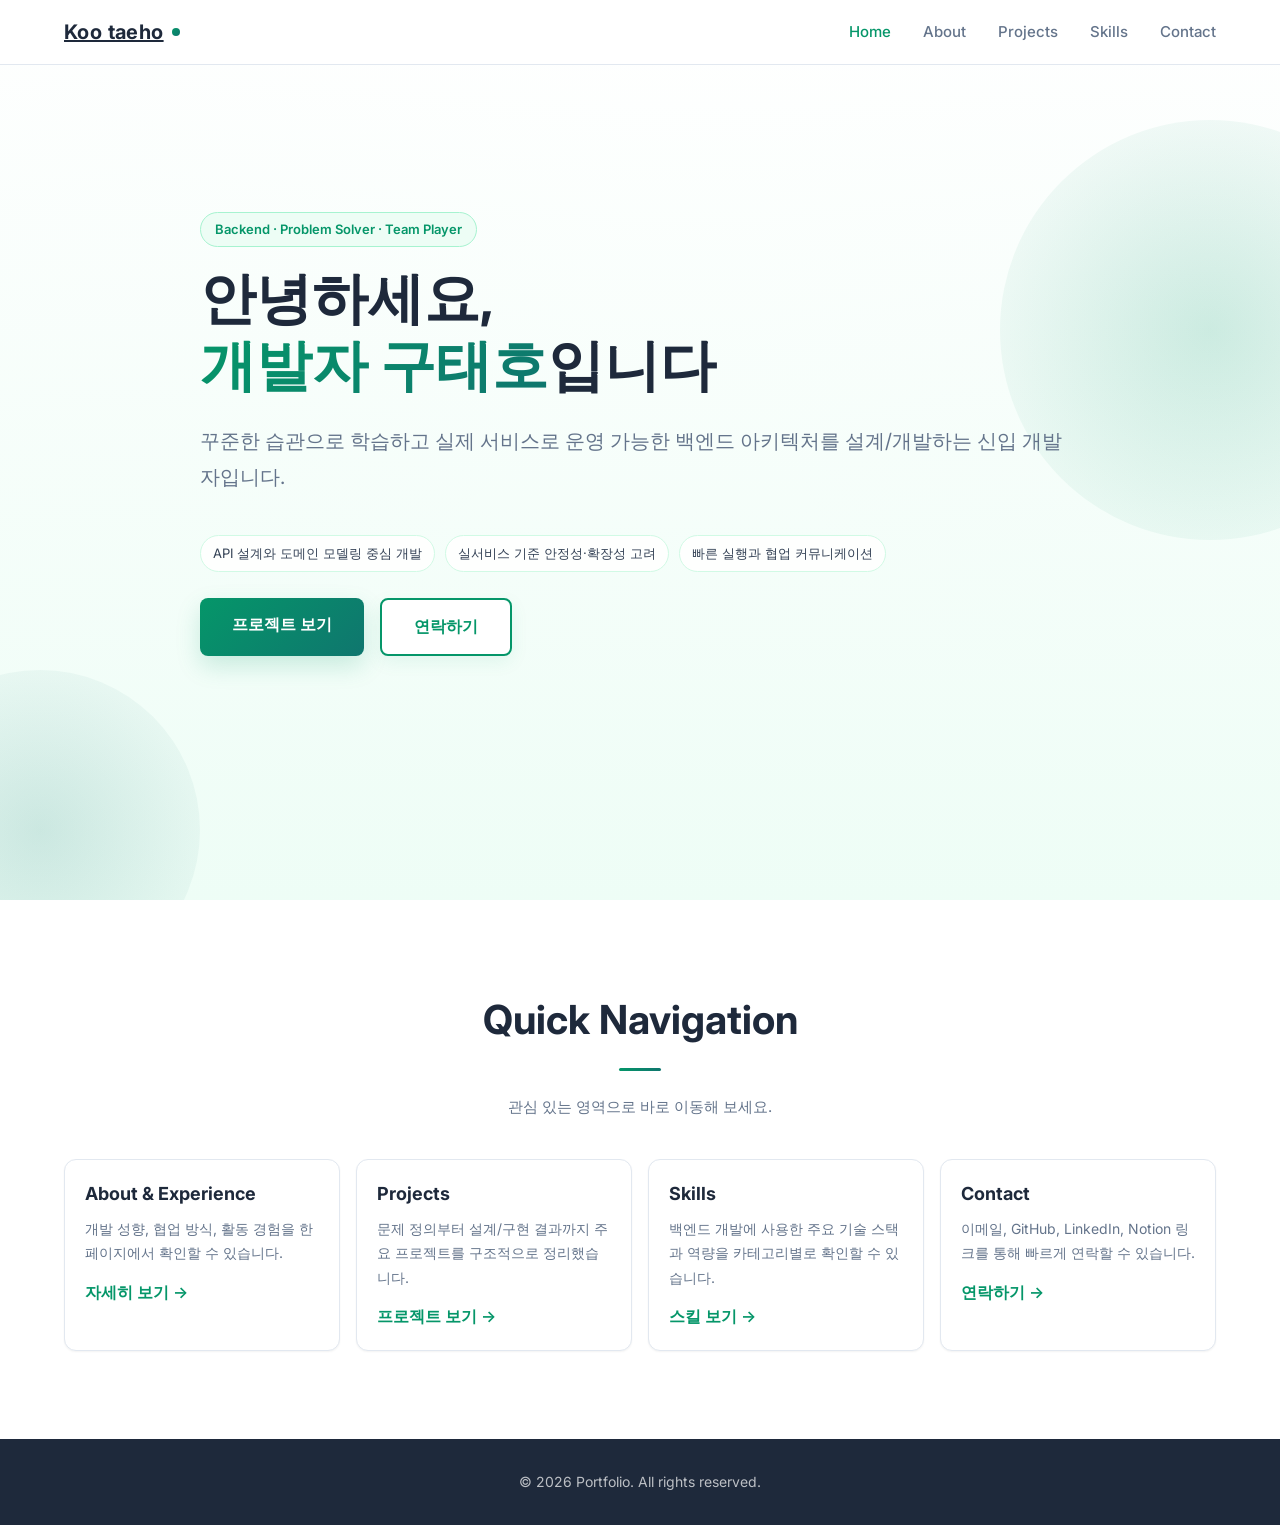
==== commit 9e465f6b: "멀티페이지 분리" ====
--- a/index.html
+++ b/index.html
@@ -4,10 +4,9 @@
     <meta charset="UTF-8">
     <meta name="viewport" content="width=device-width, initial-scale=1.0">
     <title>구태호 | Backend Developer Portfolio</title>
-    <meta name="description" content="Node.js · TypeScript · Express 기반 백엔드 개발자 구태호의 포트폴리오입니다. API 설계, 도메인 모델링, 실서비스 배포 경험을 확인하세요.">
-    <meta name="keywords" content="백엔드 개발자, Backend Developer, Node.js, TypeScript, Express, 구태호, 포트폴리오">
+    <meta name="description" content="Node.js · TypeScript · Express 기반 백엔드 개발자 구태호의 포트폴리오입니다.">
     <meta property="og:title" content="구태호 | Backend Developer Portfolio">
-    <meta property="og:description" content="Node.js · TypeScript · Express 기반 백엔드 개발자 구태호의 포트폴리오">
+    <meta property="og:description" content="백엔드 개발자 구태호 포트폴리오">
     <meta property="og:type" content="website">
     <link rel="stylesheet" href="style.css">
     <link rel="preconnect" href="https://fonts.googleapis.com">
@@ -16,1056 +15,78 @@
     <link rel="stylesheet" href="https://cdnjs.cloudflare.com/ajax/libs/font-awesome/6.4.0/css/all.min.css">
 </head>
 <body>
-    <!-- Navigation -->
     <nav class="navbar">
         <div class="container">
-            <div class="nav-brand">Koo taeho</div>
+            <a class="nav-brand" href="index.html">Koo taeho</a>
             <button class="nav-toggle" aria-label="메뉴 열기" aria-expanded="false">
                 <span></span>
                 <span></span>
                 <span></span>
             </button>
             <ul class="nav-menu">
-                <li><a href="#about" class="nav-link">About</a></li>
-                <li><a href="#experience" class="nav-link">Experience</a></li>
-                <li><a href="#projects" class="nav-link">Projects</a></li>
-                <li><a href="#skills" class="nav-link">Skills</a></li>
-                <li><a href="#contact" class="nav-link">Contact</a></li>
+                <li><a href="index.html" class="nav-link">Home</a></li>
+                <li><a href="about.html" class="nav-link">About</a></li>
+                <li><a href="projects.html" class="nav-link">Projects</a></li>
+                <li><a href="skills.html" class="nav-link">Skills</a></li>
+                <li><a href="contact.html" class="nav-link">Contact</a></li>
             </ul>
         </div>
     </nav>
 
-    <!-- Hero Section -->
     <section class="hero" id="home">
         <div class="container">
             <div class="hero-content">
-                    <p class="hero-intro">Backend · Problem Solver · Team Player</p>
-                    <h1 class="hero-title">
-                        안녕하세요,<br>
-                        <span class="gradient-text">개발자 구태호</span>입니다
-                    </h1>
-                    <p class="hero-description">
-                        꾸준한 습관을 통해 공부하고 새로운 기술을 학습하는것을 좋아하는 개발자입니다.
-                        실제 서비스로 운영 가능한 백엔드 아키텍처를 설계/개발 하고자하는 신입 개발자입니다.
-                    </p>
-                    <ul class="hero-highlights">
-                        <li>API 설계와 도메인 모델링 중심 개발</li>
-                        <li>실서비스 기준 안정성·확장성 고려</li>
-                        <li>빠른 실행과 협업 커뮤니케이션</li>
-                    </ul>
-                    <div class="hero-buttons">
-                        <a href="#projects" class="btn btn-primary">프로젝트 보기</a>
-                        <a href="#contact" class="btn btn-secondary">연락하기</a>
-                    </div>
-                    <div class="hero-stats">
-                        <div class="hero-stat-item">
-                            <a href="https://blossom-scarecrow-4bc.notion.site/58df6114f87e4168964218ded5c5b03e?pvs=74" target="_blank" rel="noopener" class="hero-stat-link">꾸준한 학습 · Notion</a>
-                            <span class="hero-stat-label">기술 기록과 회고를 지속적으로 업데이트</span>
-                        </div>
-                        <div class="hero-stat-item">
-                            <span class="hero-stat-value">다양한 툴 · 스택</span>
-                            <span class="hero-stat-label">TypeScript · Node.js · Express · Prisma · Supabase</span>
-                        </div>
-                        <div class="hero-stat-item">
-                            <span class="hero-stat-value">End-to-End</span>
-                            <span class="hero-stat-label">기획부터 배포까지</span>
-                        </div>
-                    </div>
-            </div>
-        </div>
-    </section>
-
-    <!-- About Section -->
-    <section class="about" id="about">
-        <div class="container">
-            <h2 class="section-title">About Me</h2>
-            <div class="about-content">
-                <p class="about-text">
-                    안녕하세요. 백엔드 개발을 중심으로 서비스의 구조와 흐름을 설계하는 데 관심이 많은 개발자입니다.
-                    Node.js와 Express, MySQL 기반으로 웹 서비스를 직접 구현하고 배포하며 API 개발과 데이터베이스 설계 경험을 쌓아왔습니다.
-                    단순한 기능 구현을 넘어 유지보수성과 확장성을 함께 고려하며, 사용자 문제를 실제로 해결할 수 있는 서비스를 만드는 개발자가 되고자 합니다.
+                <p class="hero-intro">Backend · Problem Solver · Team Player</p>
+                <h1 class="hero-title">
+                    안녕하세요,<br>
+                    <span class="gradient-text">개발자 구태호</span>입니다
+                </h1>
+                <p class="hero-description">
+                    꾸준한 습관으로 학습하고 실제 서비스로 운영 가능한
+                    백엔드 아키텍처를 설계/개발하는 신입 개발자입니다.
                 </p>
-                <div class="about-cards">
-                    <div class="about-card">
-                        <h3>설계 중심 개발</h3>
-                        <p>도메인 구조와 데이터 흐름을 먼저 정의해 유지보수 가능한 코드를 만듭니다.</p>
-                    </div>
-                    <div class="about-card">
-                        <h3>운영 관점 사고</h3>
-                        <p>예외 처리, 로그, 배포 안정성까지 고려해 실제 서비스 품질을 높입니다.</p>
-                    </div>
-                    <div class="about-card">
-                        <h3>협업 최적화</h3>
-                        <p>Swagger 문서화와 역할 분리로 프론트/디자인/기획과의 협업 속도를 높였습니다.</p>
-                    </div>
+                <ul class="hero-highlights">
+                    <li>API 설계와 도메인 모델링 중심 개발</li>
+                    <li>실서비스 기준 안정성·확장성 고려</li>
+                    <li>빠른 실행과 협업 커뮤니케이션</li>
+                </ul>
+                <div class="hero-buttons">
+                    <a href="projects.html" class="btn btn-primary">프로젝트 보기</a>
+                    <a href="contact.html" class="btn btn-secondary">연락하기</a>
                 </div>
             </div>
         </div>
     </section>
 
-    <!-- Experience Section -->
-    <section class="experience" id="experience">
+    <section class="home-quick">
         <div class="container">
-            <h2 class="section-title">Experience</h2>
-            <p class="section-subtitle">기술 역량과 협업 경험을 동시에 쌓아온 과정입니다.</p>
-            <div class="experience-list">
-
-                <div class="experience-card">
-                    <div class="experience-header">
-                        <div class="experience-meta">
-                            <span class="experience-org">UMC (University MakeUs Challenge)</span>
-                            <span class="experience-period">2024.03 — 2025.02</span>
-                        </div>
-                        <span class="experience-role">Backend 파트 수료</span>
-                    </div>
-                    <p class="experience-desc">
-                        대학 연합 IT 동아리로, 백엔드 파트에 참여해 Node.js / Express 기반 서버 개발을 학습하고 팀 프로젝트를 진행했습니다.
-                        매주 미션과 스터디를 통해 API 설계, DB 모델링, 배포 등 실무와 가까운 경험을 쌓았습니다.
-                        프론트, 디자이너, 기획자와 팀 프로젝트를 진행하며 협업하는 경험을 가졌습니다.
-                    </p>
-                    <div class="experience-tags">
-                        <span class="exp-tag">Node.js</span>
-                        <span class="exp-tag">Express</span>
-                        <span class="exp-tag">MySQL</span>
-                        <span class="exp-tag">팀 프로젝트</span>
-                    </div>
-                </div>
-
-                <div class="experience-card">
-                    <div class="experience-header">
-                        <div class="experience-meta">
-                            <span class="experience-org">CHALLKATHON (UMC 주관)</span>
-                            <span class="experience-period">2025.06</span>
-                        </div>
-                        <span class="experience-role">해커톤 참가 (4인 팀)</span>
-                    </div>
-                    <p class="experience-desc">
-                        UMC가 주관한 CHALLKATHON 해커톤에 총 4명 팀으로 참여해, 제한된 시간 안에 아이디어를 구체화하고
-                        서비스 핵심 기능을 구현하며 팀 기반 문제 해결과 빠른 의사결정 경험을 쌓았습니다.
-                    </p>
-                    <div class="experience-tags">
-                        <span class="exp-tag">Hackathon</span>
-                        <span class="exp-tag">Team of 4</span>
-                        <span class="exp-tag">Problem Solving</span>
-                    </div>
-                </div>
-
-                <!-- 더 추가하려면 아래 카드를 복사해 사용하세요 -->
-                <!--
-                <div class="experience-card">
-                    <div class="experience-header">
-                        <div class="experience-meta">
-                            <span class="experience-org">동아리 / 활동 이름</span>
-                            <span class="experience-period">2024.00 — 2024.00</span>
-                        </div>
-                        <span class="experience-role">역할</span>
-                    </div>
-                    <p class="experience-desc">활동 설명을 입력하세요.</p>
-                    <div class="experience-tags">
-                        <span class="exp-tag">태그1</span>
-                    </div>
-                </div>
-                -->
-
+            <h2 class="section-title">Quick Navigation</h2>
+            <p class="section-subtitle">관심 있는 영역으로 바로 이동해 보세요.</p>
+            <div class="quick-grid">
+                <article class="quick-card">
+                    <h3>About & Experience</h3>
+                    <p>개발 성향, 협업 방식, 활동 경험을 한 페이지에서 확인할 수 있습니다.</p>
+                    <a href="about.html" class="quick-link">자세히 보기 →</a>
+                </article>
+                <article class="quick-card">
+                    <h3>Projects</h3>
+                    <p>문제 정의부터 설계/구현 결과까지 주요 프로젝트를 구조적으로 정리했습니다.</p>
+                    <a href="projects.html" class="quick-link">프로젝트 보기 →</a>
+                </article>
+                <article class="quick-card">
+                    <h3>Skills</h3>
+                    <p>백엔드 개발에 사용한 주요 기술 스택과 역량을 카테고리별로 확인할 수 있습니다.</p>
+                    <a href="skills.html" class="quick-link">스킬 보기 →</a>
+                </article>
+                <article class="quick-card">
+                    <h3>Contact</h3>
+                    <p>이메일, GitHub, LinkedIn, Notion 링크를 통해 빠르게 연락할 수 있습니다.</p>
+                    <a href="contact.html" class="quick-link">연락하기 →</a>
+                </article>
             </div>
         </div>
     </section>
 
-    <!-- Projects Section -->
-    <section class="projects" id="projects">
-        <div class="container">
-            <h2 class="section-title">Projects</h2>
-            <p class="section-subtitle">문제 정의 → 설계 → 구현 → 검증의 흐름으로 정리했습니다.</p>
-            
-            <!-- Wearly Project -->
-            <div class="project-card featured">
-                <div class="project-header">
-                    <div>
-                        <h3 class="project-title">Wearly</h3>
-                        <p class="project-subtitle">AI 기반 스마트 의류 관리 & 패션 추천 플랫폼</p>
-                    </div>
-                    <span class="project-badge">Featured</span>
-                </div>
-                
-                <p class="project-description">
-                    OpenAI Vision API를 활용하여 옷장 사진을 자동으로 분류하고, 실시간 날씨 정보를 기반으로 
-                    맞춤형 코디를 추천하는 모바일 서비스입니다. 5명의 팀원과 함께 기획부터 배포까지 진행했습니다.
-                </p>
-
-                <div class="project-focus-grid">
-                    <div class="focus-item">
-                        <div class="focus-label">Problem</div>
-                        <p>AI 분류, 날씨 추천, 인증, 알림을 하나의 사용자 흐름으로 안정적으로 연결해야 했습니다.</p>
-                    </div>
-                    <div class="focus-item">
-                        <div class="focus-label">My Role</div>
-                        <p>백엔드 구조 설계, 인증 통합, 도메인 모델 확장, AI 응답 검증 파이프라인 구현을 주도했습니다.</p>
-                    </div>
-                    <div class="focus-item">
-                        <div class="focus-label">Result</div>
-                        <p>업로드 → 분석 → 저장 → 추천 → 알림의 end-to-end 흐름을 실제 배포 환경에서 검증했습니다.</p>
-                    </div>
-                </div>
-
-                <div class="project-architecture">
-                    <h4 class="architecture-title">시스템 구조 (Architecture Snapshot)</h4>
-                    <div class="architecture-grid">
-                        <div class="architecture-card">
-                            <h5>Core Components</h5>
-                            <ul>
-                                <li>Android Client (Kotlin)</li>
-                                <li>Express API Server (TypeScript)</li>
-                                <li>OpenAI Vision + OpenWeatherMap</li>
-                                <li>Supabase Postgres + Storage</li>
-                                <li>Scheduler + FCM Push</li>
-                            </ul>
-                        </div>
-                        <div class="architecture-card">
-                            <h5>Main Request Flow</h5>
-                            <ol>
-                                <li>사용자 업로드 요청 수신 및 인증 검증</li>
-                                <li>이미지 원본 Storage 저장</li>
-                                <li>Vision 분석 호출 후 응답 스키마 검증</li>
-                                <li>정규화된 메타데이터를 DB에 저장</li>
-                                <li>날씨 데이터와 매칭하여 추천 결과 생성</li>
-                                <li>스케줄 기반 푸시 알림으로 추천 전달</li>
-                            </ol>
-                        </div>
-                    </div>
-                </div>
-
-                <div class="project-diagram">
-                    <h4 class="diagram-title">아키텍처 다이어그램</h4>
-                    <div class="diagram-flow">
-                        <div class="diagram-node">Android Client</div>
-                        <span class="diagram-arrow">→</span>
-                        <div class="diagram-node">Express API</div>
-                        <span class="diagram-arrow">→</span>
-                        <div class="diagram-node">OpenAI Vision</div>
-                        <span class="diagram-arrow">→</span>
-                        <div class="diagram-node">Metadata Normalize</div>
-                        <span class="diagram-arrow">→</span>
-                        <div class="diagram-node">Postgres</div>
-                    </div>
-                    <div class="diagram-flow secondary">
-                        <div class="diagram-node soft">OpenWeatherMap</div>
-                        <span class="diagram-arrow">→</span>
-                        <div class="diagram-node soft">Recommendation Service</div>
-                        <span class="diagram-arrow">→</span>
-                        <div class="diagram-node soft">Scheduler</div>
-                        <span class="diagram-arrow">→</span>
-                        <div class="diagram-node soft">FCM Push</div>
-                    </div>
-                    <p class="diagram-note">핵심 아이디어: 업로드/분석/저장/추천/알림을 책임 단위로 분리해 장애 영향 범위를 제한하고 확장성을 확보했습니다.</p>
-                </div>
-
-                <div class="project-contribution">
-                    <h4 class="contribution-title">나의 Backend 설계 & 문제 해결</h4>
-                    <p class="contribution-summary">
-                        AI 의류 추천 서비스가 안정적으로 동작하도록 인증 플로우, 의류 등록 도메인, DB 스키마 확장을
-                        중심으로 백엔드 구조를 설계하고 개선했습니다.
-                    </p>
-                    <div class="contribution-grid">
-                        <div class="contribution-item">
-                            <div class="contribution-head">인증 플로우 안정화</div>
-                            <ul>
-                                <li>JWT 기반 액세스/리프레시 토큰 구조에 이메일 인증, Google OAuth 2.0을 통합해 단일 플로우로 설계</li>
-                                <li>미들웨어로 권한 검증을 공통화하여 신규 API 추가 시 인증 로직 중복과 누락을 방지</li>
-                            </ul>
-                        </div>
-                        <div class="contribution-item">
-                            <div class="contribution-head">의류 등록 도메인 설계</div>
-                            <ul>
-                                <li>의류 생성/조회 API를 Controller–Service–Repository 계층으로 분리해 유지보수성과 테스트 용이성 확보</li>
-                                <li>카테고리·색상·계절감 등 Vision 응답을 도메인 모델에 맞게 정규화하여 데이터 일관성 강화</li>
-                            </ul>
-                        </div>
-                        <div class="contribution-item">
-                            <div class="contribution-head">Prisma 스키마 확장</div>
-                            <ul>
-                                <li>이메일 인증, Google Auth, FCM 토큰 등 신규 요구사항을 Prisma 스키마·마이그레이션으로 안전하게 반영</li>
-                                <li>seed 스크립트로 초기 데이터 세팅을 자동화하고 로컬/운영 환경 간 동작을 검증</li>
-                            </ul>
-                        </div>
-                    </div>
-                </div>
-
-                <div class="project-features">
-                    <h4 class="features-title">주요 기능</h4>
-                    <ul class="features-list">
-                        <li>
-                            <span class="feature-icon">Vision</span>
-                            <div>
-                                <strong>AI 기반 의류 자동 분류</strong>
-                                <p>OpenAI Vision API로 카테고리, 색상, 계절감 자동 인식</p>
-                            </div>
-                        </li>
-                        <li>
-                            <span class="feature-icon">Weather</span>
-                            <div>
-                                <strong>날씨 기반 코디 추천</strong>
-                                <p>실시간 날씨 API와 연동한 맞춤형 추천 알고리즘</p>
-                            </div>
-                        </li>
-                        <li>
-                            <span class="feature-icon">Notify</span>
-                            <div>
-                                <strong>스마트 알림 시스템</strong>
-                                <p>FCM 푸시 알림으로 스케줄 기반 추천 제공</p>
-                            </div>
-                        </li>
-                        <li>
-                            <span class="feature-icon">Auth</span>
-                            <div>
-                                <strong>안전한 인증 시스템</strong>
-                                <p>JWT + Google OAuth 2.0 소셜 로그인</p>
-                            </div>
-                        </li>
-                    </ul>
-                </div>
-
-                <div class="project-demos">
-                    <h4 class="demos-title">시연 영상</h4>
-                    <div class="demos-grid">
-                        <div class="demo-item">
-                            <div class="video-wrapper">
-                                <iframe
-                                    src="https://www.youtube.com/embed/hJLVTzxRMVc"
-                                    title="Wearly 의류 등록 & 자동 태깅 시연"
-                                    frameborder="0"
-                                    loading="lazy"
-                                    allow="accelerometer; autoplay; clipboard-write; encrypted-media; gyroscope; picture-in-picture"
-                                    allowfullscreen>
-                                </iframe>
-                            </div>
-                            <p class="demo-caption">데모 영상1</p>
-                        </div>
-                        <div class="demo-item">
-                            <div class="video-wrapper">
-                                <iframe
-                                    src="https://www.youtube.com/embed/r4A_pfjvllE"
-                                    title="Wearly 날씨 기반 코디 추천 시연"
-                                    frameborder="0"
-                                    loading="lazy"
-                                    allow="accelerometer; autoplay; clipboard-write; encrypted-media; gyroscope; picture-in-picture"
-                                    allowfullscreen>
-                                </iframe>
-                            </div>
-                            <p class="demo-caption">데모 영상2</p>
-                        </div>
-                        <div class="demo-item">
-                            <div class="video-wrapper">
-                                <iframe
-                                    src="https://www.youtube.com/embed/d2-ZNGHDOaM"
-                                    title="Wearly 인증 & 전체 플로우 시연"
-                                    frameborder="0"
-                                    loading="lazy"
-                                    allow="accelerometer; autoplay; clipboard-write; encrypted-media; gyroscope; picture-in-picture"
-                                    allowfullscreen>
-                                </iframe>
-                            </div>
-                            <p class="demo-caption">회원가입/로그인부터 전체 서비스 프로토타입 영상</p>
-                        </div>
-                        <div class="demo-item">
-                            <div class="video-wrapper">
-                                <iframe
-                                    src="https://www.youtube.com/embed/flmX_rK4zWk"
-                                    title="Wearly 추가 데모 영상"
-                                    frameborder="0"
-                                    loading="lazy"
-                                    allow="accelerometer; autoplay; clipboard-write; encrypted-media; gyroscope; picture-in-picture"
-                                    allowfullscreen>
-                                </iframe>
-                            </div>
-                            <p class="demo-caption">실제 시연 영상</p>
-                        </div>
-                    </div>
-                </div>
-
-                <div class="project-tech">
-                    <h4 class="tech-title">기술 스택</h4>
-                    <div class="tech-stack">
-                        <div class="tech-category">
-                            <span class="category-label">Backend</span>
-                            <div class="tech-tags">
-                                <span class="tech-tag">TypeScript</span>
-                                <span class="tech-tag">Node.js</span>
-                                <span class="tech-tag">Express.js</span>
-                            </div>
-                        </div>
-                        <div class="tech-category">
-                            <span class="category-label">Database</span>
-                            <div class="tech-tags">
-                                <span class="tech-tag">PostgreSQL</span>
-                                <span class="tech-tag">Prisma ORM</span>
-                                <span class="tech-tag">Supabase</span>
-                            </div>
-                        </div>
-                        <div class="tech-category">
-                            <span class="category-label">AI & APIs</span>
-                            <div class="tech-tags">
-                                <span class="tech-tag">OpenAI GPT-4o</span>
-                                <span class="tech-tag">OpenWeatherMap</span>
-                                <span class="tech-tag">FCM</span>
-                            </div>
-                        </div>
-                        <div class="tech-category">
-                            <span class="category-label">Frontend</span>
-                            <div class="tech-tags">
-                                <span class="tech-tag">Android</span>
-                                <span class="tech-tag">Kotlin</span>
-                                <span class="tech-tag">MVVM</span>
-                            </div>
-                        </div>
-                    </div>
-                </div>
-
-                <div class="project-challenges">
-                    <h4 class="challenges-title">기술적 도전</h4>
-                    <div class="challenges-grid">
-                        <div class="challenge-item">
-                            <div class="challenge-number">01</div>
-                            <p>가변적인 OpenAI Vision 응답 포맷을 스키마 기반으로 파싱·검증해, 실패 응답은 재요청·로그로 분리하는 안정적인 안전망 설계</p>
-                        </div>
-                        <div class="challenge-item">
-                            <div class="challenge-number">02</div>
-                            <p>상의·하의·아우터·악세사리 등 복수 아이템으로 구성된 Outfit을 다대다 관계와 태그(계절·스타일) 모델로 표현해 확장 가능한 데이터 구조 설계</p>
-                        </div>
-                        <div class="challenge-item">
-                            <div class="challenge-number">03</div>
-                            <p>의류 이미지 원본은 Supabase Storage에, 메타데이터는 DB에 분리 저장하여 대량 업로드 시에도 API 응답 지연을 최소화</p>
-                        </div>
-                        <div class="challenge-item">
-                            <div class="challenge-number">04</div>
-                            <p>OpenWeatherMap 실시간/예보 데이터를 활용해 지역·시간대별 체감 온도와 의류 속성(두께·계절감)을 매칭하는 추천 가중치 튜닝</p>
-                        </div>
-                    </div>
-                </div>
-
-                <div class="project-quality-grid">
-                    <div class="quality-card">
-                        <h4 class="quality-title">예외 처리 & 운영 안정성</h4>
-                        <ul>
-                            <li>OpenAI 응답 형식 불일치를 스키마 검증으로 차단하고, 실패 케이스를 재요청·로그로 분리</li>
-                            <li>JWT Access/Refresh + OAuth를 단일 인증 흐름으로 통합해 토큰/권한 누락 리스크 감소</li>
-                            <li>이미지 원본과 메타데이터를 분리 저장해 대량 업로드 시 API 병목을 완화</li>
-                            <li>미들웨어 공통화로 신규 엔드포인트 추가 시 인증·검증 로직 누락 방지</li>
-                        </ul>
-                    </div>
-                    <div class="quality-card">
-                        <h4 class="quality-title">사용자 경험 품질(Backend 관점)</h4>
-                        <ul>
-                            <li>분석·추천 파이프라인을 분리하여 실패 지점을 명확히 관리하고 사용자 오류 체감 최소화</li>
-                            <li>날씨/시간대 기반 추천 가중치로 사용자가 체감하는 추천 정확도를 개선</li>
-                            <li>FCM 스케줄링으로 사용자가 필요한 시점에 코디 추천을 전달</li>
-                            <li>Swagger 문서화를 통해 프론트-백엔드 협업 속도와 API 사용 일관성 향상</li>
-                        </ul>
-                    </div>
-                </div>
-
-                <div class="project-metrics">
-                    <h4 class="metrics-title">아키텍처 관점 핵심 포인트</h4>
-                    <div class="metrics-grid">
-                        <div class="metric-item">
-                            <span class="metric-key">Domain Layers</span>
-                            <span class="metric-value">Controller · Service · Repository 분리</span>
-                        </div>
-                        <div class="metric-item">
-                            <span class="metric-key">Data Policy</span>
-                            <span class="metric-value">Image(Storage) / Metadata(DB) 분리</span>
-                        </div>
-                        <div class="metric-item">
-                            <span class="metric-key">Reliability</span>
-                            <span class="metric-value">AI 응답 검증 + 실패 흐름 분리</span>
-                        </div>
-                        <div class="metric-item">
-                            <span class="metric-key">Scale Readiness</span>
-                            <span class="metric-value">스케줄러/알림/추천 책임 분리 구조</span>
-                        </div>
-                    </div>
-                </div>
-
-                <div class="project-links">
-                    <a href="https://github.com/Melonging/wearly-backend" target="_blank" rel="noopener" class="project-link-btn">
-                        Wearly Backend GitHub
-                    </a>
-                    <a href="https://github.com/Melonging/wearly-frontend.git" target="_blank" rel="noopener" class="project-link-btn">
-                        Wearly Frontend GitHub
-                    </a>
-                    <a href="https://www.notion.so/Wearly-2d3183d0d46c803583c8dbe2f5aa65df" target="_blank" rel="noopener" class="project-link-btn">
-                        Notion 프로젝트 문서 보기
-                    </a>
-                </div>
-
-                <div class="project-meta">
-                    <div class="meta-item">
-                        <span class="meta-label">팀 구성</span>
-                        <span class="meta-value">백엔드 5명 프론트 3명 디자이너 1명 기획자 1명</span>
-                    </div>
-                    <div class="meta-item">
-                        <span class="meta-label">배포</span>
-                        <span class="meta-value">Render (Backend)</span>
-                    </div>
-                    <div class="meta-item">
-                        <span class="meta-label">문서화</span>
-                        <span class="meta-value">Swagger API</span>
-                    </div>
-                </div>
-            </div>
-
-            <!-- Random Chat Project -->
-            <div class="project-card">
-                <div class="project-header">
-                    <div>
-                        <h3 class="project-title">Random Chat Application</h3>
-                        <p class="project-subtitle">대학 인증 기반 1-on-1 익명 채팅 서비스</p>
-                    </div>
-                </div>
-                
-                <p class="project-description">
-                    대학 이메일 인증을 대학생들끼리의 실시간 1-on-1 익명 채팅 서비스입니다. 
-                    Socket.IO를 활용한 양방향 실시간 통신, JWT 자동 갱신, 6개 모듈로 리팩토링된 프론트엔드가 특징입니다.
-                </p>
-
-                <div class="project-focus-grid">
-                    <div class="focus-item">
-                        <div class="focus-label">Problem</div>
-                        <p>실시간 연결 불안정, 인증 만료, 보안 입력 처리 등 채팅 서비스의 핵심 리스크를 동시에 다뤄야 했습니다.</p>
-                    </div>
-                    <div class="focus-item">
-                        <div class="focus-label">My Role</div>
-                        <p>실시간 통신 안정화, JWT 자동 갱신, 프론트 모듈화, 입력 검증/XSS 방지 로직을 설계·구현했습니다.</p>
-                    </div>
-                    <div class="focus-item">
-                        <div class="focus-label">Result</div>
-                        <p>재연결·토큰 갱신·상태 분리 구조를 통해 사용자 세션 연속성과 코드 유지보수성을 함께 개선했습니다.</p>
-                    </div>
-                </div>
-
-                <div class="project-architecture">
-                    <h4 class="architecture-title">시스템 구조 (Architecture Snapshot)</h4>
-                    <div class="architecture-grid">
-                        <div class="architecture-card">
-                            <h5>Core Components</h5>
-                            <ul>
-                                <li>Web Client (Vanilla JS Modules)</li>
-                                <li>Express + Socket.IO Server</li>
-                                <li>JWT Auth + Refresh Flow</li>
-                                <li>MySQL + Connection Pooling</li>
-                            </ul>
-                        </div>
-                        <div class="architecture-card">
-                            <h5>Main Request Flow</h5>
-                            <ol>
-                                <li>대학 이메일 인증 후 계정 생성</li>
-                                <li>JWT 발급 및 세션 상태 초기화</li>
-                                <li>Socket 연결/매칭/메시지 전송 처리</li>
-                                <li>토큰 만료 전 자동 갱신으로 세션 유지</li>
-                                <li>재연결 시도 및 UI 피드백 제공</li>
-                            </ol>
-                        </div>
-                    </div>
-                </div>
-
-                <div class="project-diagram">
-                    <h4 class="diagram-title">아키텍처 다이어그램</h4>
-                    <div class="diagram-flow">
-                        <div class="diagram-node">Web Client</div>
-                        <span class="diagram-arrow">↔</span>
-                        <div class="diagram-node">Socket.IO Gateway</div>
-                        <span class="diagram-arrow">↔</span>
-                        <div class="diagram-node">Chat Service</div>
-                        <span class="diagram-arrow">→</span>
-                        <div class="diagram-node">MySQL</div>
-                    </div>
-                    <div class="diagram-flow secondary">
-                        <div class="diagram-node soft">Auth Service</div>
-                        <span class="diagram-arrow">→</span>
-                        <div class="diagram-node soft">JWT Access/Refresh</div>
-                        <span class="diagram-arrow">→</span>
-                        <div class="diagram-node soft">Session Continuity</div>
-                        <span class="diagram-arrow">→</span>
-                        <div class="diagram-node soft">Reconnect Policy</div>
-                    </div>
-                    <p class="diagram-note">핵심 아이디어: 실시간 통신, 인증, 상태 관리 책임을 모듈로 분리해 장애 복구와 기능 확장 시 복잡도를 줄였습니다.</p>
-                </div>
-
-                <div class="project-features">
-                    <h4 class="features-title">주요 기능</h4>
-                    <ul class="features-list">
-                        <li>
-                            <span class="feature-icon">Verify</span>
-                            <div>
-                                <strong>대학 이메일 인증</strong>
-                                <p>Univcert API를 통한 안전한 사용자 검증 및 회원가입</p>
-                            </div>
-                        </li>
-                        <li>
-                            <span class="feature-icon">Chat</span>
-                            <div>
-                                <strong>실시간 익명 채팅</strong>
-                                <p>Socket.IO 기반 1-on-1 랜덤 매칭 및 메시지 전송</p>
-                            </div>
-                        </li>
-                        <li>
-                            <span class="feature-icon">Social</span>
-                            <div>
-                                <strong>친구 시스템</strong>
-                                <p>친구 요청/수락 및 친구 채팅 기능</p>
-                            </div>
-                        </li>
-                        <li>
-                            <span class="feature-icon">Secure</span>
-                            <div>
-                                <strong>보안 인증</strong>
-                                <p>JWT 자동 갱신 + bcrypt 패스워드 + XSS 방지</p>
-                            </div>
-                        </li>
-                    </ul>
-                </div>
-
-                <div class="project-demos">
-                    <h4 class="demos-title">시연 영상</h4>
-                    <div class="demos-grid">
-                        <div class="demo-item">
-                            <div class="video-wrapper">
-                                <iframe
-                                    src="https://www.youtube.com/embed/IPHIX9HRfMA"
-                                    title="Unknown 랜덤 채팅 서비스 시연"
-                                    frameborder="0"
-                                    loading="lazy"
-                                    allow="accelerometer; autoplay; clipboard-write; encrypted-media; gyroscope; picture-in-picture"
-                                    allowfullscreen>
-                                </iframe>
-                            </div>
-                            <p class="demo-caption">Unknown 실제 시연 영상</p>
-                        </div>
-                    </div>
-                </div>
-
-                <div class="project-tech">
-                    <h4 class="tech-title">기술 스택</h4>
-                    <div class="tech-stack">
-                        <div class="tech-category">
-                            <span class="category-label">Backend</span>
-                            <div class="tech-tags">
-                                <span class="tech-tag">Node.js</span>
-                                <span class="tech-tag">Express.js</span>
-                                <span class="tech-tag">Socket.IO</span>
-                            </div>
-                        </div>
-                        <div class="tech-category">
-                            <span class="category-label">Database</span>
-                            <div class="tech-tags">
-                                <span class="tech-tag">MySQL</span>
-                                <span class="tech-tag">Connection Pooling</span>
-                            </div>
-                        </div>
-                        <div class="tech-category">
-                            <span class="category-label">Security</span>
-                            <div class="tech-tags">
-                                <span class="tech-tag">JWT</span>
-                                <span class="tech-tag">bcrypt</span>
-                                <span class="tech-tag">CORS</span>
-                            </div>
-                        </div>
-                        <div class="tech-category">
-                            <span class="category-label">Frontend</span>
-                            <div class="tech-tags">
-                                <span class="tech-tag">Vanilla JS</span>
-                                <span class="tech-tag">ES6 Modules</span>
-                                <span class="tech-tag">Pug</span>
-                            </div>
-                        </div>
-                    </div>
-                </div>
-
-                <div class="project-challenges">
-                    <h4 class="challenges-title">기술적 도전</h4>
-                    <div class="challenges-grid">
-                        <div class="challenge-item">
-                            <div class="challenge-number">01</div>
-                            <p>Socket.IO 실시간 통신 및 자동 재연결 (5회) 구현</p>
-                        </div>
-                        <div class="challenge-item">
-                            <div class="challenge-number">02</div>
-                            <p>JWT 토큰 자동 갱신 로직 설계 (만료 1분 전)</p>
-                        </div>
-                        <div class="challenge-item">
-                            <div class="challenge-number">03</div>
-                            <p>단일 파일 473줄 → 6개 모듈 738줄로 리팩토링</p>
-                        </div>
-                        <div class="challenge-item">
-                            <div class="challenge-number">04</div>
-                            <p>입력 검증 + XSS 방지 보안 구현</p>
-                        </div>
-                    </div>
-                </div>
-
-                <div class="project-quality-grid">
-                    <div class="quality-card">
-                        <h4 class="quality-title">예외 처리 & 운영 안정성</h4>
-                        <ul>
-                            <li>Socket 재연결 정책(최대 5회)으로 일시적 네트워크 불안정 대응</li>
-                            <li>JWT 만료 1분 전 자동 갱신으로 갑작스러운 세션 종료 리스크 최소화</li>
-                            <li>입력 검증 + XSS 방지 로직으로 악성 입력 시나리오 차단</li>
-                            <li>상태/토큰/소켓/검증 모듈 분리로 장애 원인 추적성과 수정 속도 개선</li>
-                        </ul>
-                    </div>
-                    <div class="quality-card">
-                        <h4 class="quality-title">사용자 경험 품질(Backend 관점)</h4>
-                        <ul>
-                            <li>실시간 연결 끊김 시 자동 복구 흐름으로 대화 연속성 유지</li>
-                            <li>토스트·스피너·모달을 통해 상태를 즉시 전달하여 사용자 혼란 감소</li>
-                            <li>친구 시스템/랜덤 매칭 흐름 분리로 사용 시나리오별 응답 예측 가능성 향상</li>
-                            <li>모듈화된 구조로 기능 추가 시 기존 UX 품질 저하를 최소화</li>
-                        </ul>
-                    </div>
-                </div>
-
-                <div class="project-metrics">
-                    <h4 class="metrics-title">아키텍처 관점 핵심 포인트</h4>
-                    <div class="metrics-grid">
-                        <div class="metric-item">
-                            <span class="metric-key">Real-time Reliability</span>
-                            <span class="metric-value">자동 재연결 5회 정책</span>
-                        </div>
-                        <div class="metric-item">
-                            <span class="metric-key">Auth Continuity</span>
-                            <span class="metric-value">JWT 만료 1분 전 자동 갱신</span>
-                        </div>
-                        <div class="metric-item">
-                            <span class="metric-key">Code Maintainability</span>
-                            <span class="metric-value">전역 변수 13개 → 0개</span>
-                        </div>
-                        <div class="metric-item">
-                            <span class="metric-key">Modular Design</span>
-                            <span class="metric-value">State · Token · Socket · Validation 분리</span>
-                        </div>
-                    </div>
-                </div>
-
-                <div class="project-links">
-                    <a href="https://github.com/kootaeho/Websocket.git" target="_blank" rel="noopener" class="project-link-btn">
-                        Random Chat GitHub
-                    </a>
-                </div>
-
-                <div class="project-meta">
-                    <div class="meta-item">
-                        <span class="meta-label">코드 개선</span>
-                        <span class="meta-value">13개 전역 변수 → 0개</span>
-                    </div>
-                    <div class="meta-item">
-                        <span class="meta-label">모듈 구조</span>
-                        <span class="meta-value">State, Token, Socket, Validation</span>
-                    </div>
-                    <div class="meta-item">
-                        <span class="meta-label">UX</span>
-                        <span class="meta-value">로딩 스피너, 토스트, 모달</span>
-                    </div>
-                </div>
-            </div>
-
-            <!-- Bitcoin DEX Project -->
-            <div class="project-card">
-                <div class="project-header">
-                    <div>
-                        <h3 class="project-title">Bitcoin P2P DEX Monorepo</h3>
-                        <p class="project-subtitle">주문 매칭부터 온체인 브로드캐스트까지 검증한 Bitcoin P2P 거래 프로토타입</p>
-                    </div>
-                    <span class="project-badge">Prototype</span>
-                </div>
-
-                <p class="project-description">
-                    Bitcoin 기반 P2P DEX 모노레포로 주문 생성·매칭·PSBT(Prepare/Sign/Finalize/Broadcast)·실시간 상태 전파를
-                    하나의 거래 상태 모델로 통합했습니다.
-                </p>
-
-                <div class="project-focus-grid">
-                    <div class="focus-item">
-                        <div class="focus-label">Problem</div>
-                        <p>CEX와 달리 사용자 자산을 직접 보관하지 않는 Bitcoin 기반 P2P 거래 흐름을 일관된 상태 모델로 구성해야 했습니다.</p>
-                    </div>
-                    <div class="focus-item">
-                        <div class="focus-label">My Role</div>
-                        <p>모노레포 구조 설계, 주문/매칭/PSBT 백엔드 플로우 구현, SSE 기반 실시간 상태 전파 및 프론트 연동을 담당했습니다.</p>
-                    </div>
-                    <div class="focus-item">
-                        <div class="focus-label">Result</div>
-                        <p>주문 체결부터 tx 브로드캐스트까지 단계별 이벤트를 추적 가능한 형태로 연결해, 도메인 흐름을 end-to-end로 검증했습니다.</p>
-                    </div>
-                </div>
-
-                <div class="project-architecture">
-                    <h4 class="architecture-title">시스템 구조 (Turborepo Monorepo)</h4>
-                    <div class="architecture-grid">
-                        <div class="architecture-card">
-                            <h5>Services</h5>
-                            <ul>
-                                <li><strong>web</strong> (Next.js): 주문 생성/조회 UI, 실시간 상태 시각화</li>
-                                <li><strong>api</strong> (Fastify + Prisma): 주문/PSBT API, DB 연동, matcher 연계</li>
-                                <li><strong>matcher</strong> (Node/Fastify): 가격-시간 우선 매칭 엔진, 오더북 관리</li>
-                                <li><strong>notifier</strong> (Fastify): SSE 기반 이벤트 브로드캐스트</li>
-                            </ul>
-                        </div>
-                        <div class="architecture-card">
-                            <h5>Shared Packages & Infra</h5>
-                            <ul>
-                                <li><strong>shared</strong>: 도메인 타입/이벤트 스키마</li>
-                                <li><strong>psbt-kit</strong>: PSBT 유틸리티</li>
-                                <li><strong>wallet-sdk</strong>: 지갑 연동 SDK</li>
-                                <li>PostgreSQL, Redis, Bitcoin Regtest Node, Docker Compose</li>
-                            </ul>
-                        </div>
-                    </div>
-                </div>
-
-                <div class="project-diagram">
-                    <h4 class="diagram-title">핵심 데이터 플로우</h4>
-                    <div class="diagram-flow">
-                        <div class="diagram-node">Web: 주문 생성</div>
-                        <span class="diagram-arrow">→</span>
-                        <div class="diagram-node">API: 검증·저장</div>
-                        <span class="diagram-arrow">→</span>
-                        <div class="diagram-node">Matcher: 가격-시간 매칭</div>
-                    </div>
-                    <div class="diagram-flow secondary">
-                        <div class="diagram-node soft">PSBT Prepare</div>
-                        <span class="diagram-arrow">→</span>
-                        <div class="diagram-node soft">Sign</div>
-                        <span class="diagram-arrow">→</span>
-                        <div class="diagram-node soft">Finalize</div>
-                        <span class="diagram-arrow">→</span>
-                        <div class="diagram-node soft">Broadcast</div>
-                        <span class="diagram-arrow">→</span>
-                        <div class="diagram-node soft">Notifier(SSE)</div>
-                    </div>
-                    <p class="diagram-note">핵심 아이디어: 주문·매칭·온체인 결제·실시간 이벤트를 서비스별 책임으로 분리하고, 공유 타입으로 계약 안정성을 확보했습니다.</p>
-                </div>
-
-                <div class="project-contribution">
-                    <h4 class="contribution-title">핵심 구현 포인트</h4>
-                    <div class="contribution-grid">
-                        <div class="contribution-item">
-                            <div class="contribution-head">매칭 엔진 설계</div>
-                            <ul>
-                                <li>가격-시간 우선 알고리즘으로 buy/sell 자동 체결 및 오더북 상태 관리</li>
-                                <li>체결 이벤트를 후속 PSBT 파이프라인과 직접 연결해 처리 지연/불일치 최소화</li>
-                            </ul>
-                        </div>
-                        <div class="contribution-item">
-                            <div class="contribution-head">PSBT 트랜잭션 파이프라인 통합</div>
-                            <ul>
-                                <li>Prepare → Sign → Finalize → Broadcast 단계를 서비스 플로우로 구조화</li>
-                                <li>주문 체결 상태와 온체인 진행 단계를 단일 거래 상태 모델로 통합</li>
-                            </ul>
-                        </div>
-                        <div class="contribution-item">
-                            <div class="contribution-head">실시간 이벤트 모델 정립</div>
-                            <ul>
-                                <li>주문 생성/매칭/서명/브로드캐스트/완료 이벤트 스키마 정의</li>
-                                <li>SSE 브로드캐스트를 통해 프론트에서 단계별 상태를 실시간 시각화</li>
-                            </ul>
-                        </div>
-                    </div>
-                </div>
-
-                <div class="project-tech">
-                    <h4 class="tech-title">기술 스택</h4>
-                    <div class="tech-stack">
-                        <div class="tech-category">
-                            <span class="category-label">Monorepo</span>
-                            <div class="tech-tags">
-                                <span class="tech-tag">Turborepo</span>
-                                <span class="tech-tag">TypeScript (strict)</span>
-                            </div>
-                        </div>
-                        <div class="tech-category">
-                            <span class="category-label">Services</span>
-                            <div class="tech-tags">
-                                <span class="tech-tag">Next.js</span>
-                                <span class="tech-tag">Fastify</span>
-                                <span class="tech-tag">Prisma</span>
-                            </div>
-                        </div>
-                        <div class="tech-category">
-                            <span class="category-label">Infra</span>
-                            <div class="tech-tags">
-                                <span class="tech-tag">PostgreSQL</span>
-                                <span class="tech-tag">Redis</span>
-                                <span class="tech-tag">Bitcoin Regtest</span>
-                                <span class="tech-tag">Docker Compose</span>
-                            </div>
-                        </div>
-                        <div class="tech-category">
-                            <span class="category-label">Realtime</span>
-                            <div class="tech-tags">
-                                <span class="tech-tag">SSE</span>
-                                <span class="tech-tag">Event-driven</span>
-                            </div>
-                        </div>
-                    </div>
-                </div>
-
-                <div class="project-challenges">
-                    <h4 class="challenges-title">배운 점 & 개선 포인트</h4>
-                    <div class="challenges-grid">
-                        <div class="challenge-item">
-                            <div class="challenge-number">01</div>
-                            <p>트랜잭션 상태 머신을 먼저 정의해야 서비스 간 상태 불일치와 예외 처리를 안정적으로 통제할 수 있음을 확인</p>
-                        </div>
-                        <div class="challenge-item">
-                            <div class="challenge-number">02</div>
-                            <p>실시간 시스템에서 이벤트 스키마 표준화가 프론트/백엔드 동기화와 운영 가시성 개선에 핵심임을 검증</p>
-                        </div>
-                        <div class="challenge-item">
-                            <div class="challenge-number">03</div>
-                            <p>프로덕션 전환에는 인증, rate limiting, 모니터링, 보안 하드닝 등 운영 계층이 필수라는 점을 명확히 학습</p>
-                        </div>
-                    </div>
-                </div>
-
-                <div class="project-quality-grid">
-                    <div class="quality-card">
-                        <h4 class="quality-title">프로젝트 핵심 요약</h4>
-                        <ul>
-                            <li>Next.js + Fastify + TypeScript 기반 Web/API/Matcher/Notifier 4개 서비스 아키텍처 구축</li>
-                            <li>가격-시간 우선 매칭 엔진 및 오더북 관리 로직 구현</li>
-                            <li>PSBT 생성·서명·완료·브로드캐스트 파이프라인 서비스 플로우 통합</li>
-                            <li>SSE 기반 주문 상태 스트리밍으로 실시간 추적 UX 제공</li>
-                        </ul>
-                    </div>
-                    <div class="quality-card">
-                        <h4 class="quality-title">프로젝트 포지셔닝</h4>
-                        <ul>
-                            <li>Production 서비스보다 Bitcoin 거래 도메인 검증에 초점을 둔 E2E 프로토타입</li>
-                            <li>공유 타입/SDK 패키지로 서비스 간 계약 안정성과 재사용성 확보</li>
-                            <li>도메인별 책임 분리를 통해 향후 확장 및 기능 실험이 쉬운 구조를 마련</li>
-                        </ul>
-                    </div>
-                </div>
-
-                <div class="project-demos">
-                    <h4 class="demos-title">시연 영상</h4>
-                    <div class="demos-grid">
-                        <div class="demo-item">
-                            <div class="video-wrapper">
-                                <iframe
-                                    src="https://www.youtube.com/embed/V6Tkdji1dLA"
-                                    title="Bitcoin DEX E2E 거래 플로우 시연"
-                                    frameborder="0"
-                                    loading="lazy"
-                                    allow="accelerometer; autoplay; clipboard-write; encrypted-media; gyroscope; picture-in-picture"
-                                    allowfullscreen>
-                                </iframe>
-                            </div>
-                            <p class="demo-caption">주문 생성 → 매칭 → PSBT 처리 → 브로드캐스트 흐름</p>
-                        </div>
-                    </div>
-                </div>
-
-                <div class="project-links">
-                    <a href="https://github.com/kootaeho/DEX-" target="_blank" rel="noopener" class="project-link-btn">
-                        Bitcoin DEX GitHub
-                    </a>
-                </div>
-            </div>
-        </div>
-    </section>
-
-    <!-- Skills Section -->
-    <section class="skills" id="skills">
-        <div class="container">
-            <h2 class="section-title">Skills</h2>
-            <div class="skills-grid">
-                <div class="skill-card">
-                    <div class="skill-icon">Backend</div>
-                    <h3 class="skill-name">Backend</h3>
-                    <ul class="skill-list">
-                        <li>TypeScript</li>
-                        <li>Node.js</li>
-                        <li>Express.js</li>
-                        <li>Prisma ORM</li>
-                    </ul>
-                </div>
-                <div class="skill-card">
-                    <div class="skill-icon">DB</div>
-                    <h3 class="skill-name">Database</h3>
-                    <ul class="skill-list">
-                        <li>PostgreSQL</li>
-                        <li>ERD Cloud</li>
-                        <li>MySQL</li>
-                        <li>Supabase</li>
-                        <li>Database Design</li>
-                    </ul>
-                </div>
-                <div class="skill-card">
-                    <div class="skill-icon">API</div>
-                    <h3 class="skill-name">AI & APIs</h3>
-                    <ul class="skill-list">
-                        <li>OpenAI API</li>
-                        <li>RESTful API</li>
-                        <li>API Integration</li>
-                    </ul>
-                </div>
-                <div class="skill-card">
-                    <div class="skill-icon">Auth</div>
-                    <h3 class="skill-name">Authentication</h3>
-                    <ul class="skill-list">
-                        <li>JWT</li>
-                        <li>OAuth 2.0</li>
-                        <li>Security</li>
-                    </ul>
-                </div>
-                <div class="skill-card">
-                    <div class="skill-icon">Ops</div>
-                    <h3 class="skill-name">DevOps</h3>
-                    <ul class="skill-list">
-                        <li>Render</li>
-                        <li>Vercel</li>
-                        <li>Git/GitHub</li>
-                        <li>Swagger</li>
-                    </ul>
-                </div>
-            </div>
-        </div>
-    </section>
-
-    <!-- Contact Section -->
-    <section class="contact" id="contact">
-        <div class="container">
-            <h2 class="section-title">Contact</h2>
-            <p class="contact-description">프로젝트 협업이나 궁금한 점이 있으시면 언제든 연락주세요!</p>
-            <div class="contact-links">
-                <a href="mailto:taehokoo82@gmail.com" class="contact-link" title="Email">
-                    <i class="fas fa-envelope"></i>
-                    <span>Email</span>
-                </a>
-                <a href="https://github.com/kootaeho" target="_blank" rel="noopener" class="contact-link" title="GitHub">
-                    <i class="fab fa-github"></i>
-                    <span>GitHub</span>
-                </a>
-                <a href="https://www.linkedin.com/in/taeho-koo-187862297/" target="_blank" rel="noopener" class="contact-link" title="LinkedIn">
-                    <i class="fab fa-linkedin"></i>
-                    <span>LinkedIn</span>
-                </a>
-                <a href="https://blossom-scarecrow-4bc.notion.site/58df6114f87e4168964218ded5c5b03e?pvs=74" target="_blank" rel="noopener" class="contact-link" title="Notion">
-                    <svg class="notion-logo" viewBox="0 0 100 100" xmlns="http://www.w3.org/2000/svg">
-                        <rect width="100" height="100" fill="currentColor" rx="10"/>
-                        <text x="50" y="70" font-size="55" font-weight="900" fill="white" text-anchor="middle" font-family="system-ui, -apple-system, sans-serif">N</text>
-                    </svg>
-                    <span>Notion</span>
-                </a>
-                <a href="tel:01062483654" class="contact-link contact-phone">
-                    <i class="fas fa-phone"></i>
-                    <span>010-6248-3654</span>
-                </a>
-            </div>
-        </div>
-    </section>
-
-    <!-- Footer -->
     <footer class="footer">
         <div class="container">
             <p>&copy; 2026 Portfolio. All rights reserved.</p>
@@ -1074,4 +95,4 @@
 
     <script src="script.js"></script>
 </body>
-</html>
+</html>
--- a/style.css
+++ b/style.css
@@ -367,6 +367,54 @@
     font-size: 15px;
 }
 
+/* ========== Page Hero / Home Hub ========== */
+.page-hero {
+    padding-top: 136px;
+    padding-bottom: 32px;
+    background: linear-gradient(180deg, rgba(255, 255, 255, 0.97) 0%, rgba(236, 253, 245, 0.9) 100%);
+}
+
+.home-quick {
+    background: var(--bg-white);
+}
+
+.quick-grid {
+    display: grid;
+    grid-template-columns: repeat(auto-fit, minmax(240px, 1fr));
+    gap: 16px;
+}
+
+.quick-card {
+    background: var(--bg-white);
+    border: 1px solid var(--border-color);
+    border-radius: 12px;
+    padding: 20px;
+    box-shadow: var(--shadow-sm);
+}
+
+.quick-card h3 {
+    font-size: 18px;
+    margin-bottom: 8px;
+    color: var(--text-color);
+}
+
+.quick-card p {
+    font-size: 14px;
+    color: var(--text-light);
+    line-height: 1.75;
+    margin-bottom: 14px;
+}
+
+.quick-link {
+    text-decoration: none;
+    font-weight: 600;
+    color: var(--primary-color);
+}
+
+.quick-link:hover {
+    color: var(--accent-color);
+}
+
 /* ========== About Section ========== */
 .about {
     background: var(--bg-white);
@@ -1355,6 +1403,11 @@
     section {
         padding: 60px 0;
     }
+
+    .page-hero {
+        padding-top: 110px;
+        padding-bottom: 20px;
+    }
 }
 
 @media (max-width: 480px) {
